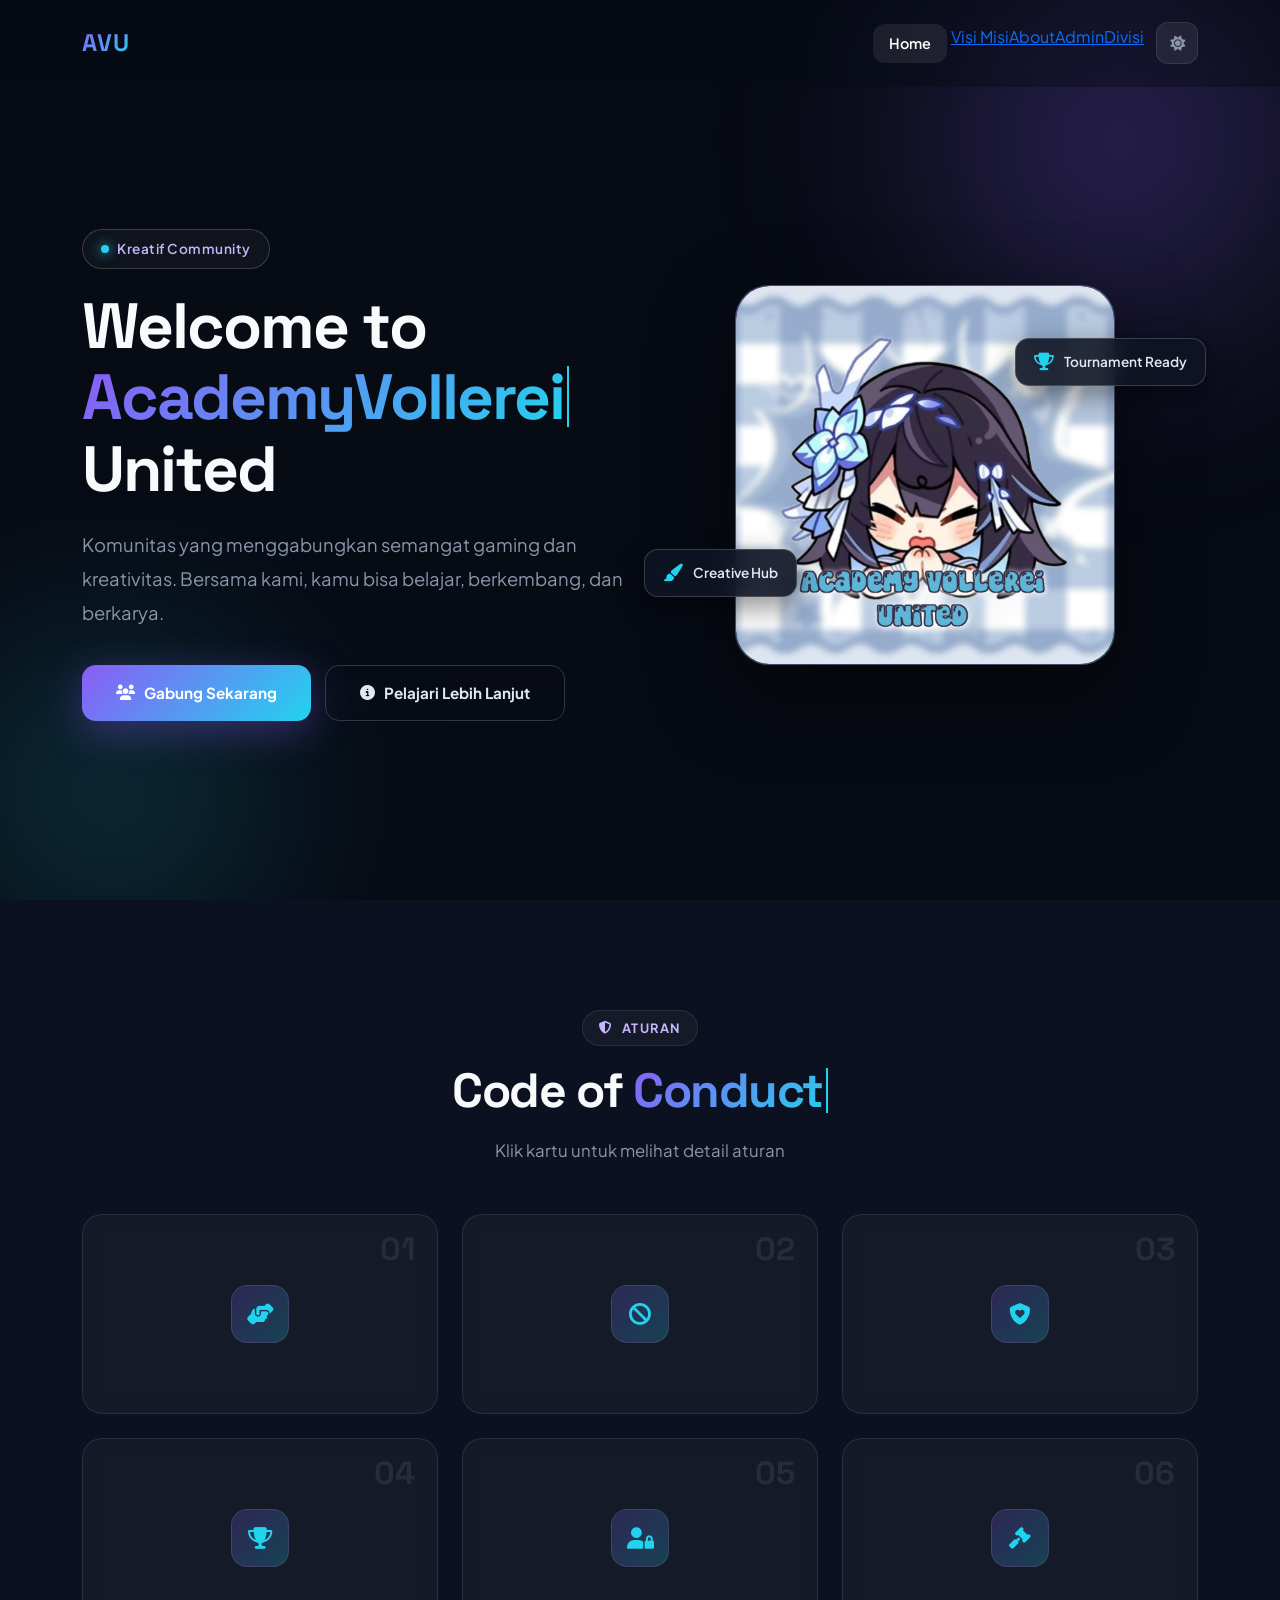
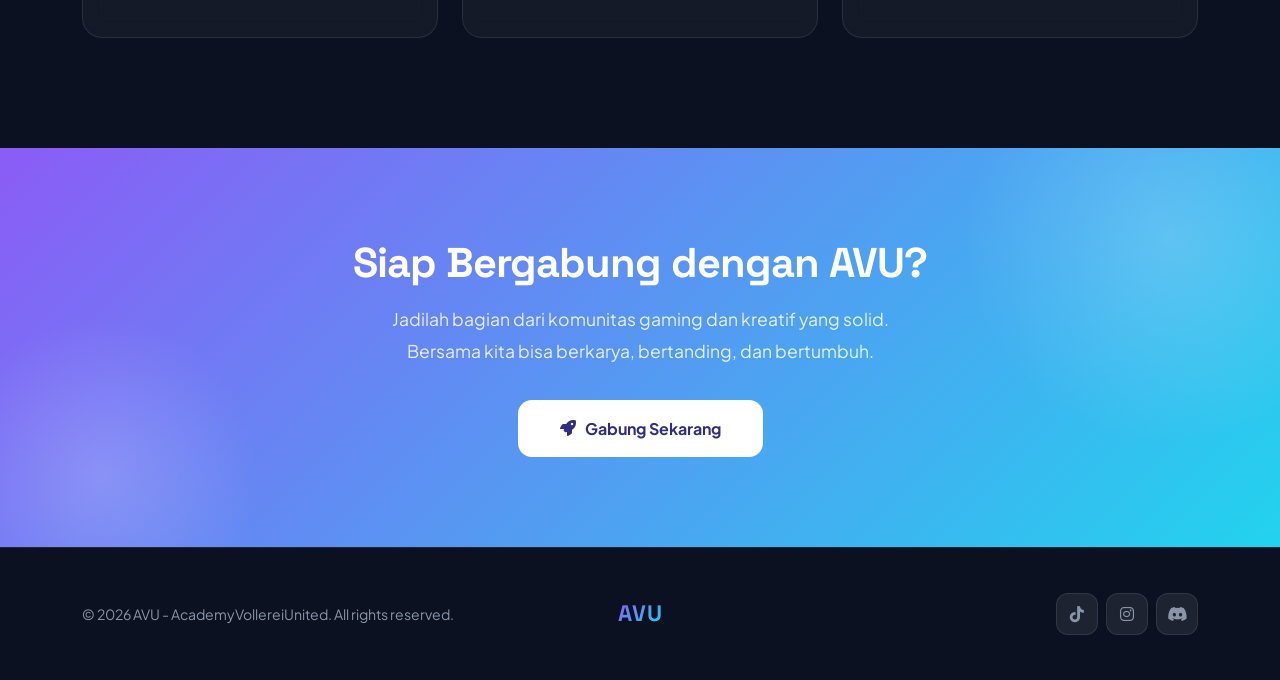
==== index.html @ 4f7d5abe "ubah dikit" ====
<!DOCTYPE html>
<html lang="id">
<head>
    <meta charset="UTF-8">
    <meta name="viewport" content="width=device-width, initial-scale=1.0">
    <title>AVU - AcademyVollereiUnited | Home</title>
    <link rel="icon" href="data:image/svg+xml,<svg xmlns='http://www.w3.org/2000/svg' viewBox='0 0 100 100'><text y='.9em' font-size='90'>🎮</text></svg>">
    <link href="https://fonts.googleapis.com/css2?family=Space+Grotesk:wght@500;600;700&family=Plus+Jakarta+Sans:wght@400;500;600;700;800&display=swap" rel="stylesheet">
    <link href="https://cdn.jsdelivr.net/npm/bootstrap@5.3.3/dist/css/bootstrap.min.css" rel="stylesheet">
    <link href="https://cdnjs.cloudflare.com/ajax/libs/font-awesome/6.5.0/css/all.min.css" rel="stylesheet">
    <link href="https://unpkg.com/aos@2.3.4/dist/aos.css" rel="stylesheet">
    <link rel="stylesheet" href="file css/style.css">
</head>
<body>

    <!-- Navbar -->
    <nav class="navbar navbar-expand-lg fixed-top" id="mainNav">
        <div class="container">
            <a class="navbar-brand" href="index.html">AVU</a>
            <button class="navbar-toggler" type="button" data-bs-toggle="collapse" data-bs-target="#navbarNav" aria-label="Toggle navigation">
                <i class="fas fa-bars"></i>
            </button>
            <div class="collapse navbar-collapse" id="navbarNav">
                <ul class="navbar-nav ms-auto">
                    <li class="nav-item"><a class="nav-link active" href="index.html">Home</a></li>
                    <li class="nav-item"><a href="htmll/visimisi.html">Visi Misi</a>
                    <li class="nav-item"><a href="htmll/about.html">About</a>
                    <li class="nav-item"><a href="htmll/admin.html">Admin</a>
                    <li class="nav-item"><a href="htmll/divisi.html">Divisi</a>
                </ul>
            </div>
            <button class="theme-toggle" id="themeToggle" aria-label="Ubah mode terang/gelap">
                <i class="fas fa-sun"></i>
            </button>
        </div>
    </nav>

    <!-- Hero -->
    <section class="hero" id="home">
        <div class="container">
            <div class="row align-items-center">
                <div class="col-lg-6" data-aos="fade-right" data-aos-duration="1000">
                    <div class="hero-badge">
                        <span class="dot"></span>
                        Kreatif Community
                    </div>
                    <h1 class="hero-title">
                        Welcome to<br><span class="highlight">AcademyVollerei</span><br>United
                    </h1>
                    <p class="hero-subtitle">
                        Komunitas yang menggabungkan semangat gaming dan kreativitas.
                        Bersama kami, kamu bisa belajar, berkembang, dan berkarya.
                    </p>
                    <div class="hero-buttons">
                        <a href="divisi.html" class="btn-primary-grad">
                            <i class="fas fa-users"></i> Gabung Sekarang
                        </a>
                        <a href="about.html" class="btn-outline-grad">
                            <i class="fas fa-info-circle"></i> Pelajari Lebih Lanjut
                        </a>
                    </div>
                </div>
                <div class="col-lg-6 mt-5 mt-lg-0">
                    <div class="hero-visual" data-aos="fade-left" data-aos-duration="1000" data-aos-delay="200">
                        <div class="hero-avatar">
                            <img src="foto%20kita%20blurr/seele.jpeg" alt="AVU">
                        </div>
                        <div class="floating-tag tag-1">
                            <i class="fas fa-trophy"></i>
                            Tournament Ready
                        </div>
                        <div class="floating-tag tag-2">
                            <i class="fas fa-paint-brush"></i>
                            Creative Hub
                        </div>
                    </div>
                </div>
            </div>
        </div>
    </section>

    <!-- Aturan -->
    <section class="rules-section" id="aturan">
        <div class="container">
            <div class="text-center mb-5" data-aos="fade-up" data-aos-duration="800">
                <span class="section-label"><i class="fas fa-shield-halved"></i> Aturan</span>
                <h2 class="section-title">Code of <span class="highlight">Conduct</span></h2>
                <p class="section-desc mx-auto">Klik kartu untuk melihat detail aturan</p>
            </div>
            <div class="row g-4">
                <div class="col-lg-4 col-md-6" data-aos="fade-up" data-aos-duration="600">
                    <div class="rule-card" role="button" tabindex="0">
                        <span class="rule-number">01</span>
                        <div class="rule-icon"><i class="fas fa-handshake-angle"></i></div>
                        <h5>Saling Menghormati</h5>
                        <p>Hindari toxic, bullying, dan ujaran kebencian. Perlakukan semua anggota dengan baik.</p>
                    </div>
                </div>
                <div class="col-lg-4 col-md-6" data-aos="fade-up" data-aos-duration="600" data-aos-delay="100">
                    <div class="rule-card" role="button" tabindex="0">
                        <span class="rule-number">02</span>
                        <div class="rule-icon"><i class="fas fa-ban"></i></div>
                        <h5>Tanpa Spam &amp; Promosi Liar</h5>
                        <p>Jangan kirim spam atau promosi tanpa izin pengurus. Jaga channel tetap rapi.</p>
                    </div>
                </div>
                <div class="col-lg-4 col-md-6" data-aos="fade-up" data-aos-duration="600" data-aos-delay="200">
                    <div class="rule-card" role="button" tabindex="0">
                        <span class="rule-number">03</span>
                        <div class="rule-icon"><i class="fas fa-shield-heart"></i></div>
                        <h5>Konten Aman</h5>
                        <p>Dilarang konten NSFW, SARA, kekerasan, atau hal yang melanggar hukum.</p>
                    </div>
                </div>
                <div class="col-lg-4 col-md-6" data-aos="fade-up" data-aos-duration="600" data-aos-delay="100">
                    <div class="rule-card" role="button" tabindex="0">
                        <span class="rule-number">04</span>
                        <div class="rule-icon"><i class="fas fa-trophy"></i></div>
                        <h5>Sportif &amp; Fair Play</h5>
                        <p>No cheat, no exploit. Menang kalah tetap junjung sportivitas dan kerja sama tim.</p>
                    </div>
                </div>
                <div class="col-lg-4 col-md-6" data-aos="fade-up" data-aos-duration="600" data-aos-delay="200">
                    <div class="rule-card" role="button" tabindex="0">
                        <span class="rule-number">05</span>
                        <div class="rule-icon"><i class="fas fa-user-lock"></i></div>
                        <h5>Jaga Privasi</h5>
                        <p>Dilarang menyebar data pribadi anggota lain tanpa izin (no doxxing).</p>
                    </div>
                </div>
                <div class="col-lg-4 col-md-6" data-aos="fade-up" data-aos-duration="600" data-aos-delay="300">
                    <div class="rule-card" role="button" tabindex="0">
                        <span class="rule-number">06</span>
                        <div class="rule-icon"><i class="fas fa-gavel"></i></div>
                        <h5>Ikuti Arahan Pengurus</h5>
                        <p>Patuhi keputusan admin dan moderator demi kenyamanan bersama.</p>
                    </div>
                </div>
            </div>
        </div>
    </section>

    <!-- CTA -->
    <section class="cta-section">
        <div class="container">
            <div class="cta-content" data-aos="zoom-in" data-aos-duration="800">
                <h2>Siap Bergabung dengan AVU?</h2>
                <p>
                    Jadilah bagian dari komunitas gaming dan kreatif yang solid.
                    Bersama kita bisa berkarya, bertanding, dan bertumbuh.
                </p>
                <a href="divisi.html" class="btn-cta">
                    <i class="fas fa-rocket"></i> Gabung Sekarang
                </a>
            </div>
        </div>
    </section>

    <!-- Footer -->
    <footer class="footer">
        <div class="container">
            <div class="row align-items-center">
                <div class="col-md-5 text-center text-md-start">
                    <p>&copy; 2026 AVU - AcademyVollereiUnited. All rights reserved.</p>
                </div>
                <div class="col-md-2 text-center my-3 my-md-0">
                    <a href="index.html" class="footer-brand">AVU</a>
                </div>
                <div class="col-md-5 text-center text-md-end">
                    <div class="footer-social d-inline-flex gap-2">
                        <a href="#"><i class="fab fa-tiktok"></i></a>
                        <a href="#"><i class="fab fa-instagram"></i></a>
                        <a href="#"><i class="fab fa-discord"></i></a>
                    </div>
                </div>
            </div>
        </div>
    </footer>

    <!-- Back to top -->
    <button class="back-to-top" id="backToTop"><i class="fas fa-arrow-up"></i></button>

    <!-- Scripts -->
    <script src="https://cdn.jsdelivr.net/npm/bootstrap@5.3.3/dist/js/bootstrap.bundle.min.js"></script>
    <script src="https://unpkg.com/aos@2.3.4/dist/aos.js"></script>
    <script src="file js/script.js"></script>
</body>
</html>
---- file css/style.css ----
:root {
    --bg: #070b14;
    --bg-soft: #0b1120;
    --surface: rgba(255, 255, 255, 0.04);
    --surface-strong: rgba(255, 255, 255, 0.08);
    --border: rgba(255, 255, 255, 0.09);
    --border-strong: rgba(255, 255, 255, 0.18);
    --text: #e2e8f0;
    --heading: #f8fafc;
    --muted: #8b95a9;
    --primary: #8b5cf6;
    --secondary: #22d3ee;
    --grad: linear-gradient(135deg, #8b5cf6 0%, #22d3ee 100%);
    --grad-soft: linear-gradient(135deg, rgba(139, 92, 246, 0.22), rgba(34, 211, 238, 0.22));
    --radius: 20px;
    --shadow: 0 20px 50px rgba(0, 0, 0, 0.45);
    --glow: 0 10px 40px rgba(139, 92, 246, 0.35);
}

* { margin: 0; padding: 0; box-sizing: border-box; }

html { scroll-behavior: smooth; }

body {
    font-family: 'Plus Jakarta Sans', sans-serif;
    background: var(--bg);
    color: var(--text);
    overflow-x: hidden;
    line-height: 1.6;
    -webkit-font-smoothing: antialiased;
}

h1, h2, h3, h4, h5, h6 {
    font-family: 'Space Grotesk', sans-serif;
    color: var(--heading);
}

/* ===== Navbar ===== */
.navbar {
    padding: 1.2rem 0;
    transition: all 0.3s ease;
    background: rgba(7, 11, 20, 0.4);
    backdrop-filter: blur(8px);
    -webkit-backdrop-filter: blur(8px);
}
.navbar.scrolled {
    background: rgba(7, 11, 20, 0.88);
    backdrop-filter: blur(20px);
    -webkit-backdrop-filter: blur(20px);
    border-bottom: 1px solid var(--border);
    padding: 0.7rem 0;
    box-shadow: 0 1px 20px rgba(0, 0, 0, 0.35);
}
.navbar-brand {
    font-family: 'Space Grotesk', sans-serif;
    font-weight: 700;
    font-size: 1.5rem;
    letter-spacing: 1px;
    background: var(--grad);
    -webkit-background-clip: text;
    background-clip: text;
    -webkit-text-fill-color: transparent;
}
.nav-link {
    color: var(--muted) !important;
    font-weight: 600;
    font-size: 0.9rem;
    margin: 0 4px;
    padding: 8px 16px !important;
    border-radius: 12px;
    transition: all 0.3s ease;
}
.nav-link:hover, .nav-link.active {
    color: #ffffff !important;
    background: var(--surface-strong);
}
.navbar-toggler {
    border: 1px solid var(--border);
    padding: 6px 10px;
}
.navbar-toggler:focus { box-shadow: none; }
.navbar-toggler i { color: #ffffff; }

/* ===== Hero ===== */
.hero {
    min-height: 100vh;
    display: flex;
    align-items: center;
    padding: 130px 0 80px;
    position: relative;
    overflow: hidden;
}
.hero::before, .hero::after {
    content: '';
    position: absolute;
    border-radius: 50%;
    filter: blur(90px);
    z-index: 0;
}
.hero::before {
    width: 560px; height: 560px;
    background: radial-gradient(circle, rgba(139, 92, 246, 0.35), transparent 70%);
    top: -140px; right: -120px;
}
.hero::after {
    width: 460px; height: 460px;
    background: radial-gradient(circle, rgba(34, 211, 238, 0.25), transparent 70%);
    bottom: -120px; left: -120px;
}
.hero .container { position: relative; z-index: 2; }
.hero-badge {
    display: inline-flex;
    align-items: center;
    gap: 8px;
    padding: 8px 18px;
    background: var(--surface);
    border: 1px solid var(--border-strong);
    border-radius: 50px;
    font-size: 0.85rem;
    font-weight: 600;
    color: #c4b5fd;
    letter-spacing: 0.5px;
    margin-bottom: 22px;
    backdrop-filter: blur(10px);
}
.hero-badge .dot {
    width: 8px; height: 8px;
    border-radius: 50%;
    background: var(--secondary);
    box-shadow: 0 0 12px var(--secondary);
    animation: pulse-dot 2s ease-in-out infinite;
}
@keyframes pulse-dot {
    0%, 100% { opacity: 1; transform: scale(1); }
    50% { opacity: 0.5; transform: scale(1.35); }
}
.hero-title {
    font-size: 4rem;
    font-weight: 700;
    line-height: 1.12;
    letter-spacing: -2px;
    margin-bottom: 22px;
}
.hero-title .highlight {
    background: var(--grad);
    -webkit-background-clip: text;
    background-clip: text;
    -webkit-text-fill-color: transparent;
}
.hero-subtitle {
    font-size: 1.15rem;
    color: var(--muted);
    line-height: 1.85;
    max-width: 560px;
    margin-bottom: 35px;
}
.hero-buttons { display: flex; gap: 14px; flex-wrap: wrap; }

.btn-primary-grad {
    padding: 15px 34px;
    border-radius: 14px;
    background: var(--grad);
    color: #ffffff;
    font-weight: 700;
    font-size: 0.95rem;
    border: none;
    cursor: pointer;
    text-decoration: none;
    display: inline-flex;
    align-items: center;
    gap: 9px;
    box-shadow: var(--glow);
    transition: all 0.3s ease;
}
.btn-primary-grad:hover {
    transform: translateY(-3px);
    box-shadow: 0 15px 45px rgba(139, 92, 246, 0.5);
    color: #ffffff;
}
.btn-outline-grad {
    padding: 15px 34px;
    border-radius: 14px;
    background: transparent;
    color: #e2e8f0;
    font-weight: 700;
    font-size: 0.95rem;
    border: 1px solid var(--border-strong);
    text-decoration: none;
    cursor: pointer;
    display: inline-flex;
    align-items: center;
    gap: 9px;
    backdrop-filter: blur(8px);
    transition: all 0.3s ease;
}
.btn-outline-grad:hover {
    border-color: var(--secondary);
    color: var(--secondary);
    transform: translateY(-3px);
    box-shadow: 0 0 30px rgba(34, 211, 238, 0.15);
}

.hero-visual { text-align: center; position: relative; }
.hero-avatar {
    width: 380px; height: 380px;
    margin: 0 auto;
    border-radius: 34px;
    background: var(--grad-soft);
    border: 1px solid var(--border-strong);
    display: flex;
    align-items: center;
    justify-content: center;
    font-size: 7rem;
    color: rgba(255, 255, 255, 0.35);
    position: relative;
    overflow: hidden;
    backdrop-filter: blur(10px);
    box-shadow: 0 30px 80px rgba(0, 0, 0, 0.5), inset 0 1px 0 rgba(255, 255, 255, 0.1);
    transition: transform 0.4s ease;
}
.hero-avatar:hover { transform: scale(1.03); }
.hero-avatar::before {
    content: '';
    position: absolute;
    top: -50%; left: -50%;
    width: 200%; height: 200%;
    background: linear-gradient(45deg, transparent, rgba(255, 255, 255, 0.06), transparent);
    animation: shimmer 3.5s ease-in-out infinite;
}
@keyframes shimmer {
    0% { transform: translateX(-100%) translateY(-100%) rotate(45deg); }
    100% { transform: translateX(100%) translateY(100%) rotate(45deg); }
}
.hero-avatar i {
    position: relative;
    z-index: 1;
    filter: drop-shadow(0 0 30px rgba(139, 92, 246, 0.6));
}
.hero-avatar img {
    width: 100%;
    height: 100%;
    object-fit: cover;
    border-radius: inherit;
    position: relative;
    z-index: 1;
}
.floating-tag {
    position: absolute;
    background: rgba(15, 20, 36, 0.9);
    border: 1px solid var(--border-strong);
    border-radius: 14px;
    padding: 12px 18px;
    display: flex;
    align-items: center;
    gap: 10px;
    box-shadow: 0 10px 30px rgba(0, 0, 0, 0.45);
    font-size: 0.85rem;
    font-weight: 600;
    color: #e2e8f0;
    backdrop-filter: blur(12px);
    animation: float-tag 5s ease-in-out infinite;
}
.floating-tag.tag-1 { top: 14%; right: -8px; }
.floating-tag.tag-2 { bottom: 18%; left: -8px; animation-delay: 2.5s; }
.floating-tag i { color: var(--secondary); font-size: 1.1rem; }
@keyframes float-tag {
    0%, 100% { transform: translateY(0); }
    50% { transform: translateY(-10px); }
}

/* ===== Page Hero (inner pages) ===== */
.page-hero {
    padding: 195px 0 90px;
    text-align: center;
    position: relative;
    overflow: hidden;
}
.page-hero::before {
    content: '';
    position: absolute;
    width: 640px; height: 640px;
    border-radius: 50%;
    background: radial-gradient(circle, rgba(139, 92, 246, 0.28), transparent 70%);
    top: -200px; left: 50%;
    transform: translateX(-50%);
    filter: blur(80px);
}
.page-hero .container { position: relative; z-index: 1; }
.page-hero h1 {
    font-size: 3.6rem;
    font-weight: 700;
    letter-spacing: -2px;
    margin-bottom: 18px;
}
.page-hero .highlight {
    background: var(--grad);
    -webkit-background-clip: text;
    background-clip: text;
    -webkit-text-fill-color: transparent;
}
.page-hero p {
    color: var(--muted);
    max-width: 600px;
    margin: 0 auto;
    font-size: 1.1rem;
    line-height: 1.8;
}

/* ===== Section commons ===== */
section { padding: 110px 0; position: relative; }
.section-label {
    display: inline-flex;
    align-items: center;
    gap: 8px;
    padding: 7px 16px;
    background: var(--surface);
    border: 1px solid var(--border);
    border-radius: 50px;
    font-size: 0.8rem;
    font-weight: 700;
    color: #c4b5fd;
    text-transform: uppercase;
    letter-spacing: 1.5px;
    margin-bottom: 16px;
}
.section-title {
    font-size: 3rem;
    font-weight: 700;
    letter-spacing: -1.5px;
    margin-bottom: 16px;
}
.section-title .highlight {
    background: var(--grad);
    -webkit-background-clip: text;
    background-clip: text;
    -webkit-text-fill-color: transparent;
}
.section-desc {
    color: var(--muted);
    font-size: 1.05rem;
    line-height: 1.8;
    max-width: 560px;
}

/* ===== Visi Misi ===== */
.vm-card, .about-card, .admin-card {
    background: var(--surface);
    border: 1px solid var(--border);
    border-radius: var(--radius);
    padding: 35px 30px;
    transition: all 0.4s ease;
    height: 100%;
    position: relative;
    overflow: hidden;
    backdrop-filter: blur(10px);
}
.vm-card::before {
    content: '';
    position: absolute;
    left: 0; top: 0; bottom: 0;
    width: 4px;
    background: var(--grad);
    border-radius: 2px;
}
.vm-card:hover, .about-card:hover, .admin-card:hover {
    transform: translateY(-6px);
    border-color: var(--border-strong);
    box-shadow: var(--shadow);
}
.vm-icon, .about-icon {
    width: 58px; height: 58px;
    border-radius: 16px;
    background: var(--grad-soft);
    border: 1px solid var(--border);
    display: flex;
    align-items: center;
    justify-content: center;
    font-size: 1.35rem;
    color: var(--secondary);
    margin-bottom: 20px;
}
.vm-card h4,
.about-card h5,
.admin-card h5 { font-weight: 600; color: var(--heading); margin-bottom: 12px; }
.vm-card p { color: var(--muted); font-size: 0.95rem; line-height: 1.8; margin-bottom: 0; }
.about-card p { color: var(--muted); font-size: 0.88rem; line-height: 1.7; margin-bottom: 0; }
.about-text-block { color: var(--muted); line-height: 1.9; font-size: 0.98rem; }
.about-text-block strong { color: var(--heading); }

/* ===== Admin ===== */
.admin-card { text-align: center; }
.admin-avatar {
    width: 96px; height: 96px;
    border-radius: 50%;
    background: var(--grad-soft);
    border: 2px solid var(--border-strong);
    display: flex;
    align-items: center;
    justify-content: center;
    font-size: 2.3rem;
    color: rgba(255, 255, 255, 0.4);
    margin: 0 auto 18px;
    transition: transform 0.3s ease;
}
.admin-avatar img {
    width: 100%;
    height: 100%;
    border-radius: 50%;
    object-fit: cover;
}
.admin-card:hover .admin-avatar { transform: scale(1.08); }
.admin-card h5 { font-size: 1.05rem; }
.admin-role {
    display: inline-block;
    padding: 5px 15px;
    background: var(--grad-soft);
    color: var(--secondary);
    border-radius: 8px;
    font-size: 0.78rem;
    font-weight: 700;
    letter-spacing: 0.5px;
    margin-bottom: 12px;
}
.admin-socials { display: flex; justify-content: center; gap: 10px; }
.admin-socials a {
    width: 38px; height: 38px;
    border-radius: 12px;
    background: var(--surface-strong);
    border: 1px solid var(--border);
    display: flex;
    align-items: center;
    justify-content: center;
    color: var(--muted);
    font-size: 0.85rem;
    transition: all 0.3s ease;
    text-decoration: none;
}
.admin-socials a:hover {
    background: var(--grad);
    color: #ffffff;
    border-color: transparent;
    box-shadow: var(--glow);
}

/* ===== Divisi (horizontal scroll) ===== */
.group-section { background: var(--bg-soft); }
.divisi-scroll {
    display: flex;
    gap: 22px;
    overflow-x: auto;
    scroll-snap-type: x mandatory;
    -webkit-overflow-scrolling: touch;
    padding: 10px 0 22px;
    scrollbar-width: thin;
    scrollbar-color: rgba(139, 92, 246, 0.4) transparent;
}
.divisi-scroll::-webkit-scrollbar { height: 6px; }
.divisi-scroll::-webkit-scrollbar-track { background: transparent; }
.divisi-scroll::-webkit-scrollbar-thumb {
    background: linear-gradient(90deg, #8b5cf6, #22d3ee);
    border-radius: 3px;
}
.divisi-card {
    min-width: 300px;
    background: var(--surface);
    border: 1px solid var(--border);
    border-radius: 20px;
    padding: 32px 26px;
    scroll-snap-align: start;
    transition: all 0.4s ease;
    flex-shrink: 0;
}
.divisi-card:hover {
    transform: translateY(-6px);
    border-color: var(--border-strong);
    box-shadow: var(--shadow);
}
.divisi-icon {
    width: 62px; height: 62px;
    border-radius: 16px;
    display: flex;
    align-items: center;
    justify-content: center;
    font-size: 1.6rem;
    margin-bottom: 18px;
    transition: transform 0.3s ease;
}
.divisi-card:hover .divisi-icon { transform: scale(1.12) rotate(6deg); }
.divisi-card h5 { font-weight: 600; color: var(--heading); margin-bottom: 8px; }
.divisi-card p { color: var(--muted); font-size: 0.85rem; line-height: 1.7; margin-bottom: 0; }
.scroll-hint {
    text-align: center;
    color: var(--muted);
    font-size: 0.85rem;
    margin-top: 14px;
}
.scroll-hint i {
    animation: scroll-bounce 1.5s ease-in-out infinite;
    color: var(--secondary);
}
@keyframes scroll-bounce {
    0%, 100% { transform: translateX(0); }
    50% { transform: translateX(8px); }
}

/* ===== Divisi (multipage detail) ===== */
.divisi-detail-card {
    background: var(--surface);
    border: 1px solid var(--border);
    border-radius: 20px;
    padding: 32px 28px;
    height: 100%;
    transition: all 0.4s ease;
    backdrop-filter: blur(10px);
}
.divisi-detail-card:hover {
    transform: translateY(-6px);
    border-color: var(--border-strong);
    box-shadow: var(--shadow);
}
.divisi-detail-card:hover .divisi-icon { transform: scale(1.12) rotate(6deg); }
.divisi-detail-card h4 { font-weight: 600; color: var(--heading); margin-bottom: 10px; }
.divisi-detail-card > p { color: var(--muted); font-size: 0.9rem; line-height: 1.7; margin-bottom: 16px; }
.divisi-list {
    list-style: none;
    padding: 0;
    margin: 0;
    display: flex;
    flex-direction: column;
    gap: 9px;
}
.divisi-list li {
    display: flex;
    align-items: center;
    gap: 10px;
    color: var(--muted);
    font-size: 0.85rem;
    line-height: 1.5;
}
.divisi-list li i { color: var(--secondary); font-size: 0.45rem; }

/* ===== Aturan ===== */
.rules-section { background: var(--bg-soft); }
.rule-card {
    position: relative;
    display: flex;
    flex-direction: column;
    align-items: center;
    justify-content: center;
    width: 100%;
    height: 100%;
    min-height: 200px;
    background: var(--surface);
    border: 1px solid var(--border);
    border-radius: 20px;
    padding: 38px 26px;
    text-align: center;
    cursor: pointer;
    transition: all 0.4s ease;
    backdrop-filter: blur(10px);
    overflow: hidden;
}
.rule-card:hover,
.rule-card:focus-visible {
    transform: translateY(-6px);
    border-color: var(--border-strong);
    box-shadow: var(--shadow);
    outline: none;
}
.rule-number {
    position: absolute;
    top: 18px; right: 22px;
    font-family: 'Space Grotesk', sans-serif;
    font-size: 2rem;
    font-weight: 700;
    color: var(--heading);
    opacity: 0.08;
    line-height: 1;
}
.rule-icon {
    width: 58px; height: 58px;
    border-radius: 16px;
    background: var(--grad-soft);
    border: 1px solid var(--border);
    display: flex;
    align-items: center;
    justify-content: center;
    font-size: 1.35rem;
    color: var(--secondary);
    margin-bottom: 0;
    transition: transform 0.3s ease;
}
.rule-card:hover .rule-icon,
.rule-card.active .rule-icon { transform: scale(1.1) rotate(6deg); }
.rule-card h5,
.rule-card p {
    max-height: 0;
    opacity: 0;
    overflow: hidden;
    transform: translateY(8px);
    margin: 0;
    transition: max-height 0.4s ease, opacity 0.35s ease, transform 0.35s ease, margin 0.35s ease;
}
.rule-card h5 { font-weight: 600; color: var(--heading); }
.rule-card p { color: var(--muted); font-size: 0.88rem; line-height: 1.7; }
.rule-card.active h5 {
    max-height: 80px;
    opacity: 1;
    transform: translateY(0);
    margin-top: 18px;
}
.rule-card.active p {
    max-height: 200px;
    opacity: 1;
    transform: translateY(0);
    margin-top: 10px;
}

/* ===== CTA ===== */
.cta-section {
    background: var(--grad);
    padding: 90px 0;
    position: relative;
    overflow: hidden;
}
.cta-section::before, .cta-section::after {
    content: '';
    position: absolute;
    border-radius: 50%;
    background: radial-gradient(circle, rgba(255, 255, 255, 0.18), transparent 70%);
}
.cta-section::before { width: 420px; height: 420px; top: -120px; right: -100px; }
.cta-section::after { width: 320px; height: 320px; bottom: -90px; left: -60px; }
.cta-content { position: relative; z-index: 2; text-align: center; }
.cta-content h2 {
    font-size: 2.6rem;
    font-weight: 700;
    color: #ffffff;
    letter-spacing: -1px;
    margin-bottom: 16px;
}
.cta-content p {
    color: rgba(255, 255, 255, 0.85);
    font-size: 1.1rem;
    max-width: 560px;
    margin: 0 auto 32px;
    line-height: 1.8;
}
.btn-cta {
    padding: 16px 42px;
    border-radius: 14px;
    background: #ffffff;
    color: #312e81;
    border: none;
    font-weight: 700;
    font-size: 1rem;
    cursor: pointer;
    text-decoration: none;
    display: inline-flex;
    align-items: center;
    gap: 9px;
    transition: all 0.3s ease;
}
.btn-cta:hover {
    transform: translateY(-3px);
    box-shadow: 0 15px 40px rgba(0, 0, 0, 0.25);
    color: #4338ca;
}

/* ===== Footer ===== */
.footer {
    background: var(--bg-soft);
    border-top: 1px solid var(--border);
    padding: 45px 0;
}
.footer p { color: var(--muted); font-size: 0.88rem; margin-bottom: 0; }
.footer-brand {
    font-family: 'Space Grotesk', sans-serif;
    font-weight: 700;
    font-size: 1.4rem;
    letter-spacing: 1px;
    background: var(--grad);
    -webkit-background-clip: text;
    background-clip: text;
    -webkit-text-fill-color: transparent;
    text-decoration: none;
}
.footer-social a {
    width: 42px; height: 42px;
    border-radius: 12px;
    background: var(--surface-strong);
    border: 1px solid var(--border);
    display: inline-flex;
    align-items: center;
    justify-content: center;
    color: var(--muted);
    font-size: 1rem;
    transition: all 0.3s ease;
    text-decoration: none;
}
.footer-social a:hover {
    background: var(--grad);
    color: #ffffff;
    border-color: transparent;
    transform: translateY(-3px);
    box-shadow: var(--glow);
}

/* ===== Back to top ===== */
.back-to-top {
    position: fixed;
    bottom: 25px; right: 25px;
    width: 48px; height: 48px;
    border-radius: 14px;
    background: var(--grad);
    color: #ffffff;
    border: none;
    display: flex;
    align-items: center;
    justify-content: center;
    font-size: 1rem;
    cursor: pointer;
    opacity: 0;
    visibility: hidden;
    transition: all 0.3s ease;
    z-index: 999;
    box-shadow: var(--glow);
}
.back-to-top.visible { opacity: 1; visibility: visible; }
.back-to-top:hover { transform: translateY(-3px); }

/* ===== Responsive ===== */
@media (max-width: 768px) {
    .hero-title { font-size: 2.6rem; letter-spacing: -1px; }
    .hero-avatar { width: 260px; height: 260px; font-size: 5rem; }
    .section-title { font-size: 2.2rem; }
    .page-hero h1 { font-size: 2.4rem; }
    .floating-tag { display: none; }
    .cta-content h2 { font-size: 1.9rem; }
    .divisi-card { min-width: 260px; }
}

/* ===== Theme Toggle Button ===== */
.theme-toggle {
    background: var(--surface-strong);
    border: 1px solid var(--border);
    width: 42px; height: 42px;
    border-radius: 12px;
    display: flex;
    align-items: center;
    justify-content: center;
    color: var(--muted);
    font-size: 0.95rem;
    cursor: pointer;
    transition: all 0.3s ease;
    margin-left: 12px;
    flex-shrink: 0;
}
.theme-toggle:hover {
    background: var(--grad);
    color: #ffffff;
    border-color: transparent;
    box-shadow: var(--glow);
}

/* ===== Light Theme ===== */
[data-theme="light"] {
    --bg: #f4f6f9;
    --bg-soft: #eaeef4;
    --surface: rgba(255, 255, 255, 0.88);
    --surface-strong: #ffffff;
    --border: rgba(0, 0, 0, 0.08);
    --border-strong: rgba(0, 0, 0, 0.14);
    --text: #334155;
    --heading: #0f172a;
    --muted: #64748b;
    --primary: #6366f1;
    --secondary: #0891b2;
    --grad: linear-gradient(135deg, #6366f1 0%, #0891b2 100%);
    --grad-soft: linear-gradient(135deg, rgba(99, 102, 241, 0.1), rgba(8, 145, 178, 0.1));
    --shadow: 0 20px 50px rgba(0, 0, 0, 0.08);
    --glow: 0 10px 40px rgba(99, 102, 241, 0.12);
}

[data-theme="light"] .navbar {
    background: rgba(255, 255, 255, 0.55);
}
[data-theme="light"] .navbar.scrolled {
    background: rgba(255, 255, 255, 0.92);
    box-shadow: 0 1px 20px rgba(0, 0, 0, 0.06);
}
[data-theme="light"] .nav-link:hover,
[data-theme="light"] .nav-link.active {
    color: #6366f1 !important;
    background: rgba(99, 102, 241, 0.08);
}
[data-theme="light"] .navbar-toggler i { color: #334155; }
[data-theme="light"] .theme-toggle {
    background: #e6ecf3;
    border: 1px solid #c9d4df;
    color: #334155;
}
[data-theme="light"] .theme-toggle:hover {
    background: var(--grad);
    color: #ffffff;
    border-color: transparent;
}
[data-theme="light"] .floating-tag {
    background: rgba(255, 255, 255, 0.92);
    box-shadow: 0 10px 30px rgba(0, 0, 0, 0.08);
    color: #334155;
}
[data-theme="light"] .floating-tag i { color: #0891b2; }
[data-theme="light"] .hero-badge { color: #6366f1; }
[data-theme="light"] .section-label { color: #6366f1; }
[data-theme="light"] .hero-avatar {
    box-shadow: 0 30px 80px rgba(0, 0, 0, 0.1), inset 0 1px 0 rgba(255, 255, 255, 0.4);
    border: 1px solid rgba(0, 0, 0, 0.08);
    color: rgba(99, 102, 241, 0.3);
}
[data-theme="light"] .hero-avatar i {
    filter: drop-shadow(0 0 20px rgba(99, 102, 241, 0.3));
}
[data-theme="light"] .admin-avatar {
    border: 2px solid rgba(0, 0, 0, 0.1);
    color: rgba(99, 102, 241, 0.3);
}
[data-theme="light"] .btn-cta:hover {
    box-shadow: 0 15px 40px rgba(0, 0, 0, 0.1);
}
[data-theme="light"] .divisi-scroll::-webkit-scrollbar-thumb {
    background: linear-gradient(90deg, #6366f1, #0891b2);
}

/* ===== Navbar Responsive (portrait / mobile) ===== */
.navbar-collapse { order: 3; }
.theme-toggle { order: 2; }
@media (max-width: 991.98px) {
    .navbar .container { justify-content: flex-start; }
    .navbar-brand { margin-right: auto; }
    .theme-toggle { margin-left: 8px; }
}
@media (min-width: 992px) {
    .navbar-collapse { order: 1; }
}

/* ===== Global Effects ===== */
.scroll-progress {
    position: fixed;
    top: 0; left: 0;
    height: 3px;
    width: 0;
    background: var(--grad);
    box-shadow: 0 0 12px rgba(139, 92, 246, 0.6);
    z-index: 3000;
    pointer-events: none;
}
.cursor-spotlight {
    position: fixed;
    inset: 0;
    z-index: 2500;
    pointer-events: none;
    opacity: 0;
    transition: opacity 0.4s ease;
    background: radial-gradient(650px circle at var(--mx, 50%) var(--my, 50%),
                rgba(139, 92, 246, 0.12), transparent 55%);
}
.cursor-spotlight.active { opacity: 1; }
[data-theme="light"] .cursor-spotlight {
    background: radial-gradient(650px circle at var(--mx, 50%) var(--my, 50%),
                rgba(99, 102, 241, 0.1), transparent 55%);
}
@media (prefers-reduced-motion: reduce) {
    .cursor-spotlight { display: none; }
}

/* ===== Text Animations ===== */
.highlight { display: inline-block; }

.reveal-word { display: inline-block; white-space: nowrap; }
.reveal-char {
    display: inline-block;
    opacity: 0;
    transform: translateY(0.35em);
    transition: opacity 0.5s ease, transform 0.5s cubic-bezier(0.22, 0.61, 0.36, 1);
}
.split-ready.revealed .reveal-char {
    opacity: 1;
    transform: translateY(0);
}

/* Typewriter caret */
.highlight.typing::after {
    content: '';
    display: inline-block;
    width: 2px;
    height: 0.95em;
    margin-left: 3px;
    background: var(--secondary);
    vertical-align: -0.12em;
    animation: type-caret 0.8s step-end infinite;
}
@keyframes type-caret { 50% { opacity: 0; } }

@media (prefers-reduced-motion: reduce) {
    .reveal-char {
        opacity: 1;
        transform: none;
    }
}
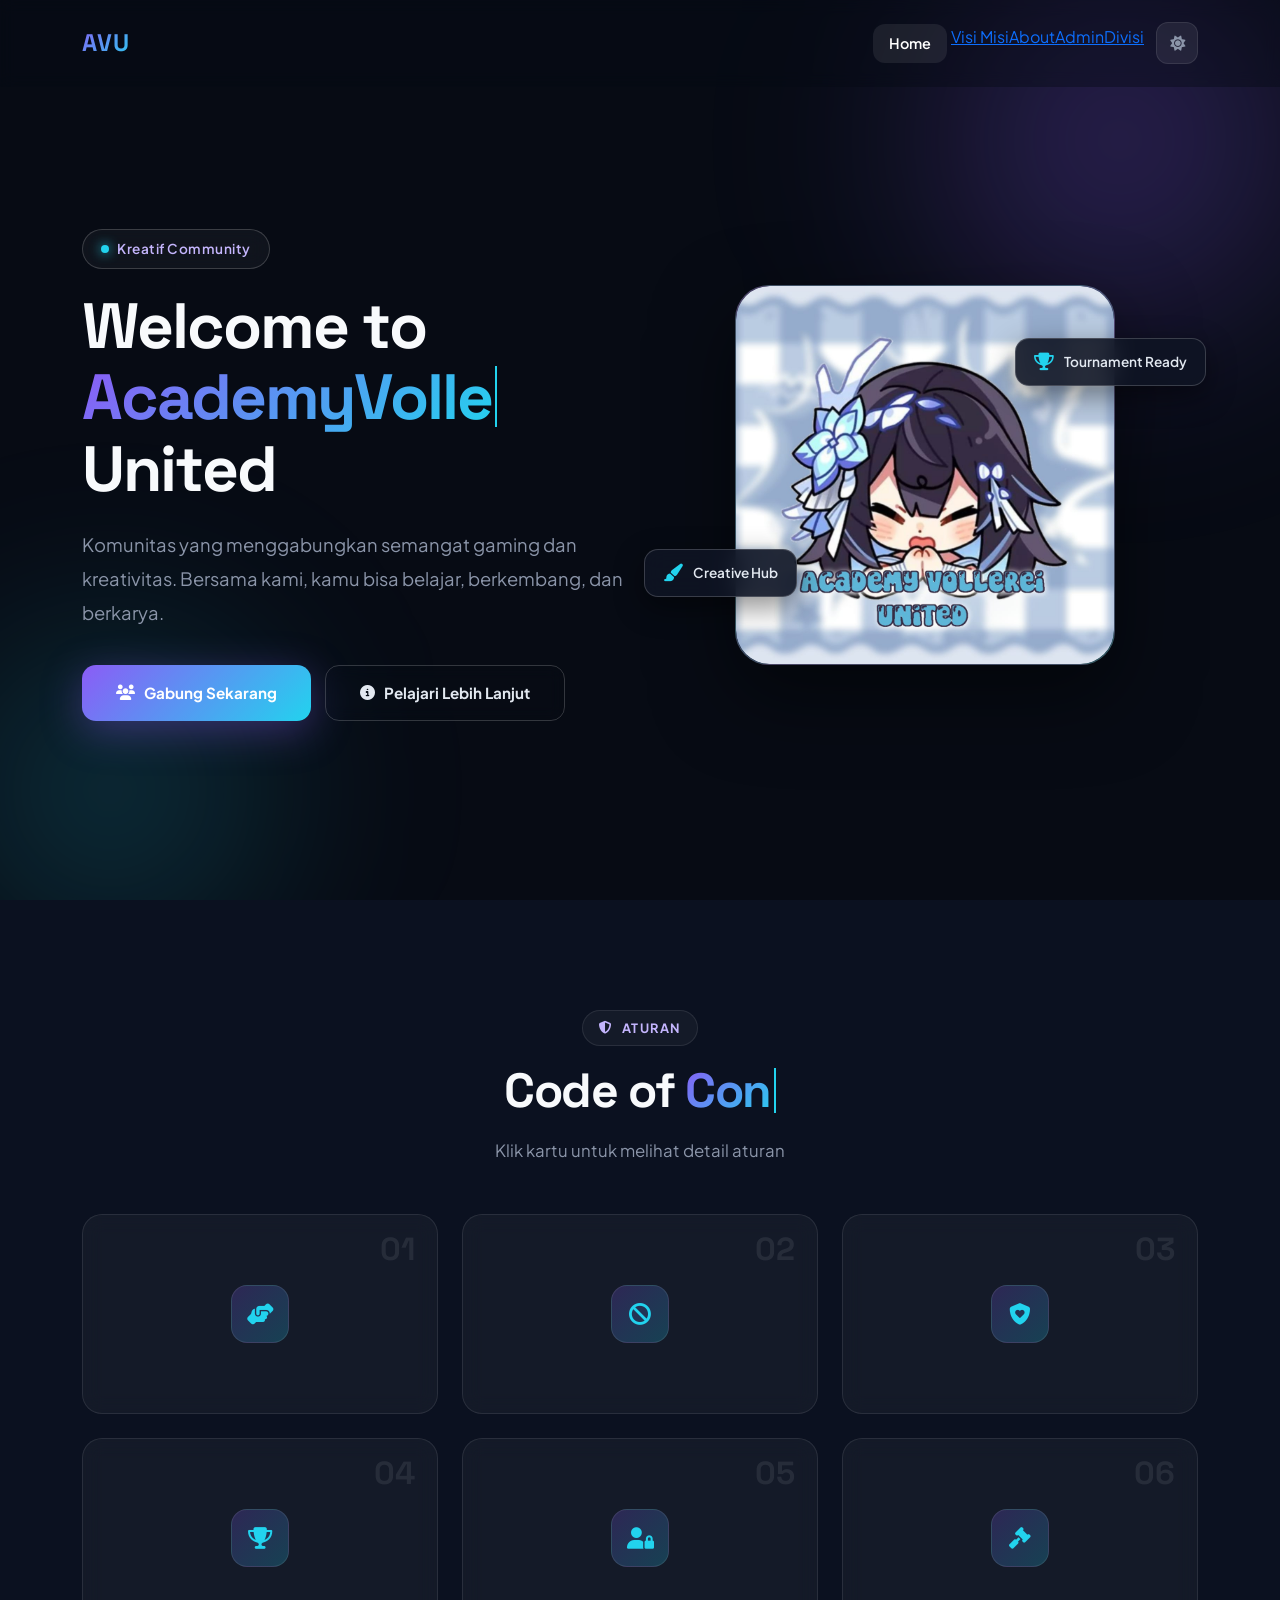
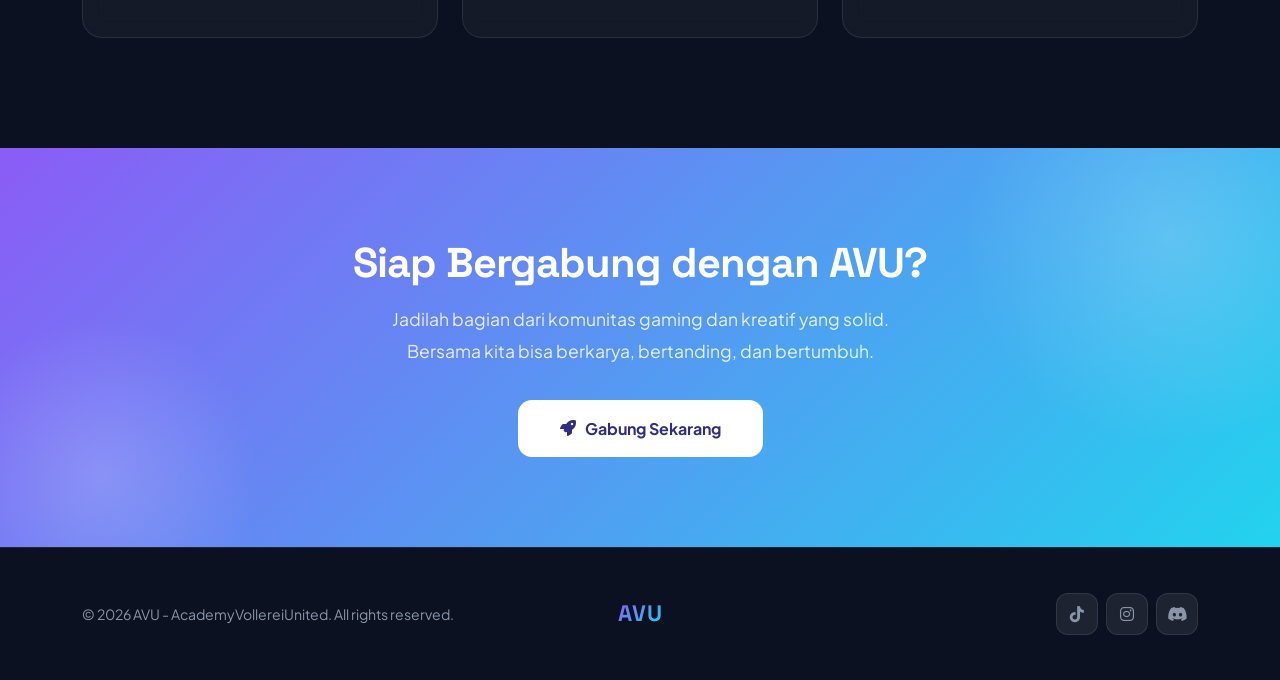
==== commit ad7c3c98: "ubah dikit" ====
(no text change in the page or its own stylesheets)
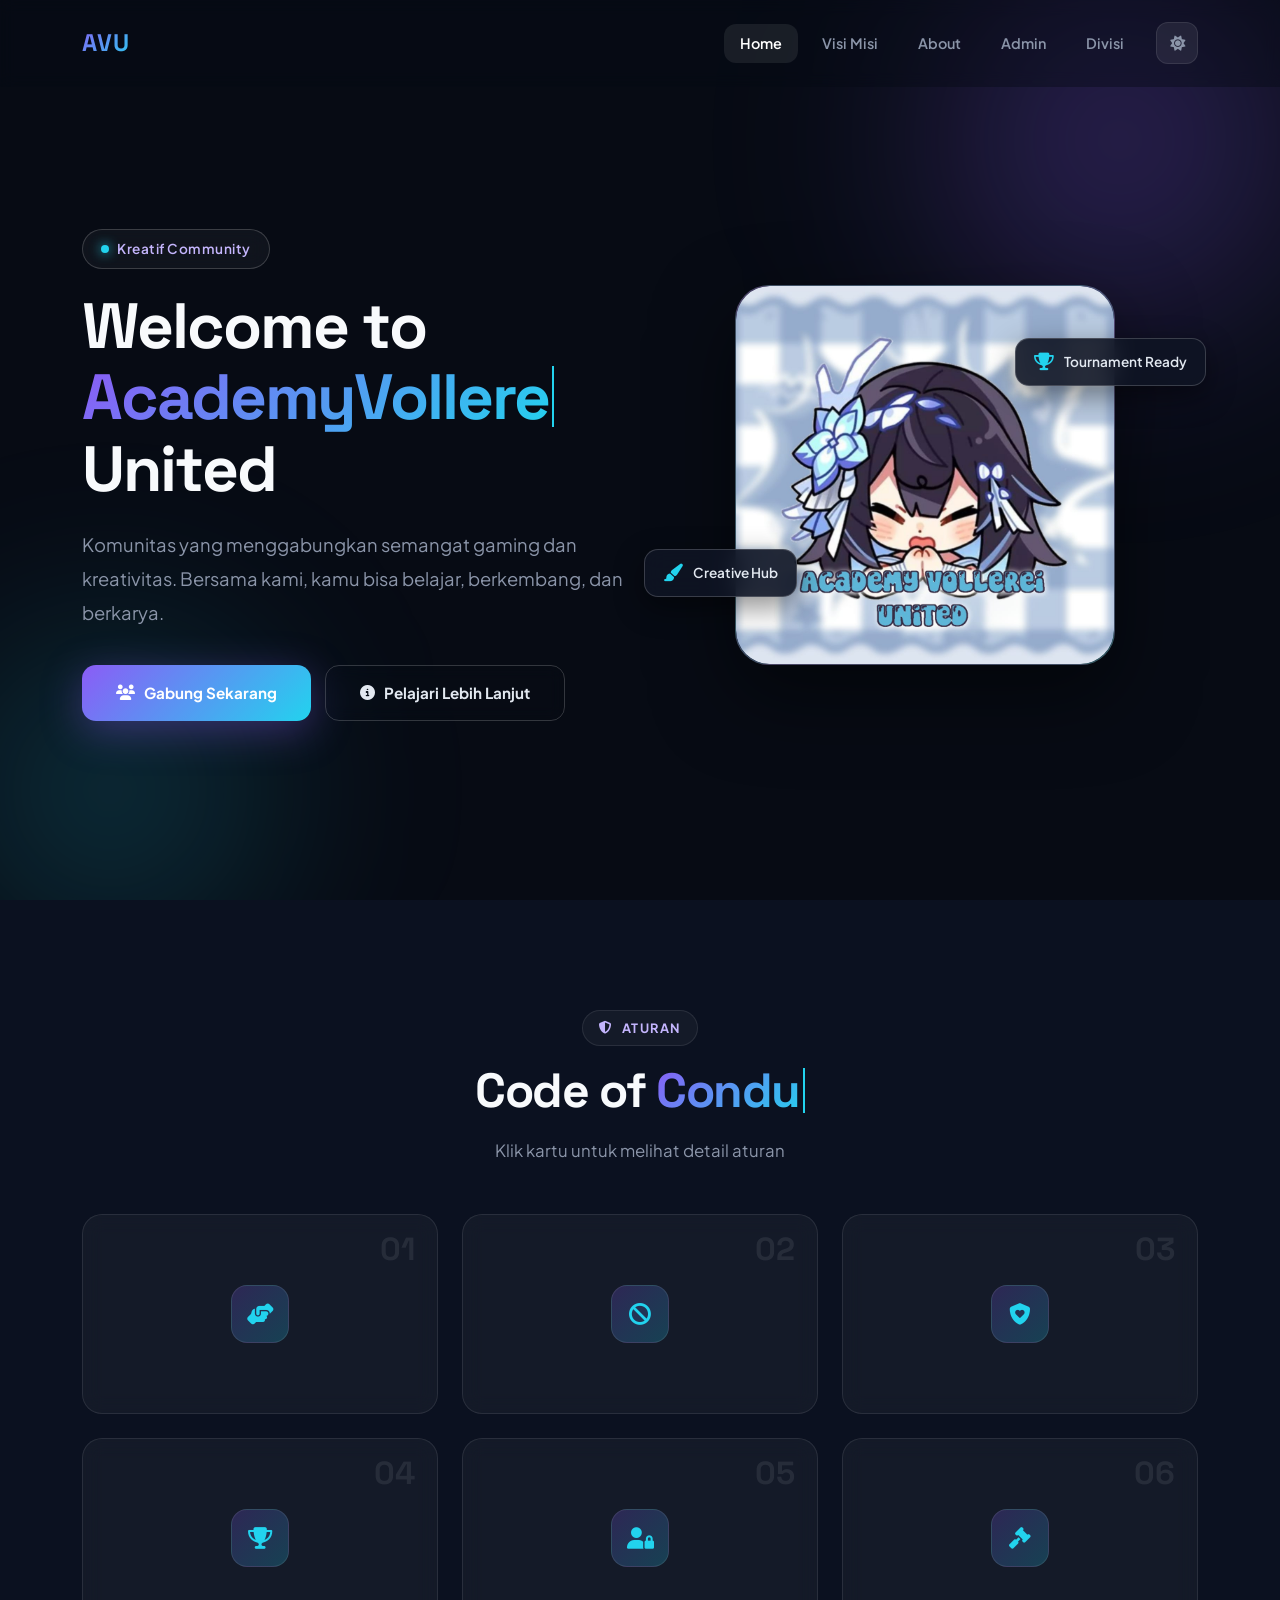
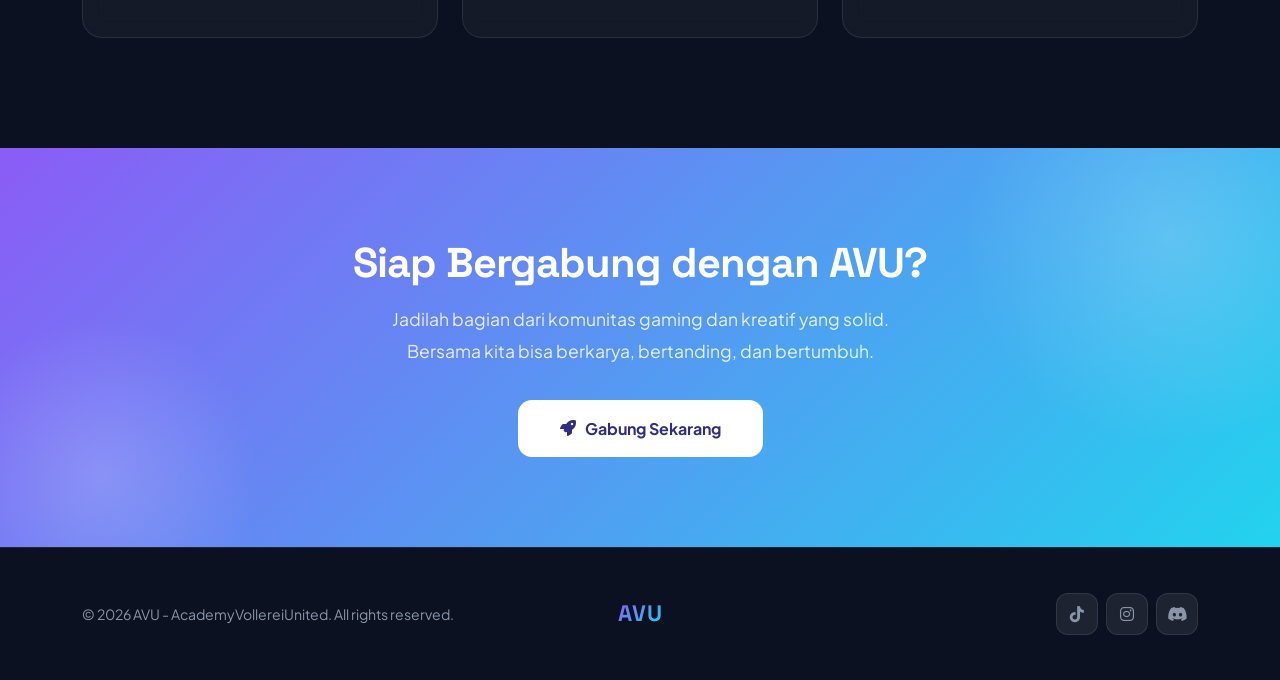
==== commit f584674d: "ubah dikit" ====
--- a/index.html
+++ b/index.html
@@ -22,12 +22,27 @@
             </button>
             <div class="collapse navbar-collapse" id="navbarNav">
                 <ul class="navbar-nav ms-auto">
-                    <li class="nav-item"><a class="nav-link active" href="index.html">Home</a></li>
-                    <li class="nav-item"><a href="htmll/visimisi.html">Visi Misi</a>
-                    <li class="nav-item"><a href="htmll/about.html">About</a>
-                    <li class="nav-item"><a href="htmll/admin.html">Admin</a>
-                    <li class="nav-item"><a href="htmll/divisi.html">Divisi</a>
-                </ul>
+    <li class="nav-item">
+        <a class="nav-link active" href="index.html">Home</a>
+    </li>
+
+    <li class="nav-item">
+        <a class="nav-link" href="htmll/visimisi.html">Visi Misi</a>
+    </li>
+
+    <li class="nav-item">
+        <a class="nav-link" href="htmll/about.html">About</a>
+    </li>
+
+    <li class="nav-item">
+        <a class="nav-link" href="htmll/admin.html">Admin</a>
+    </li>
+
+    <li class="nav-item">
+        <a class="nav-link" href="htmll/divisi.html">Divisi</a>
+    </li>
+</ul>
+
             </div>
             <button class="theme-toggle" id="themeToggle" aria-label="Ubah mode terang/gelap">
                 <i class="fas fa-sun"></i>
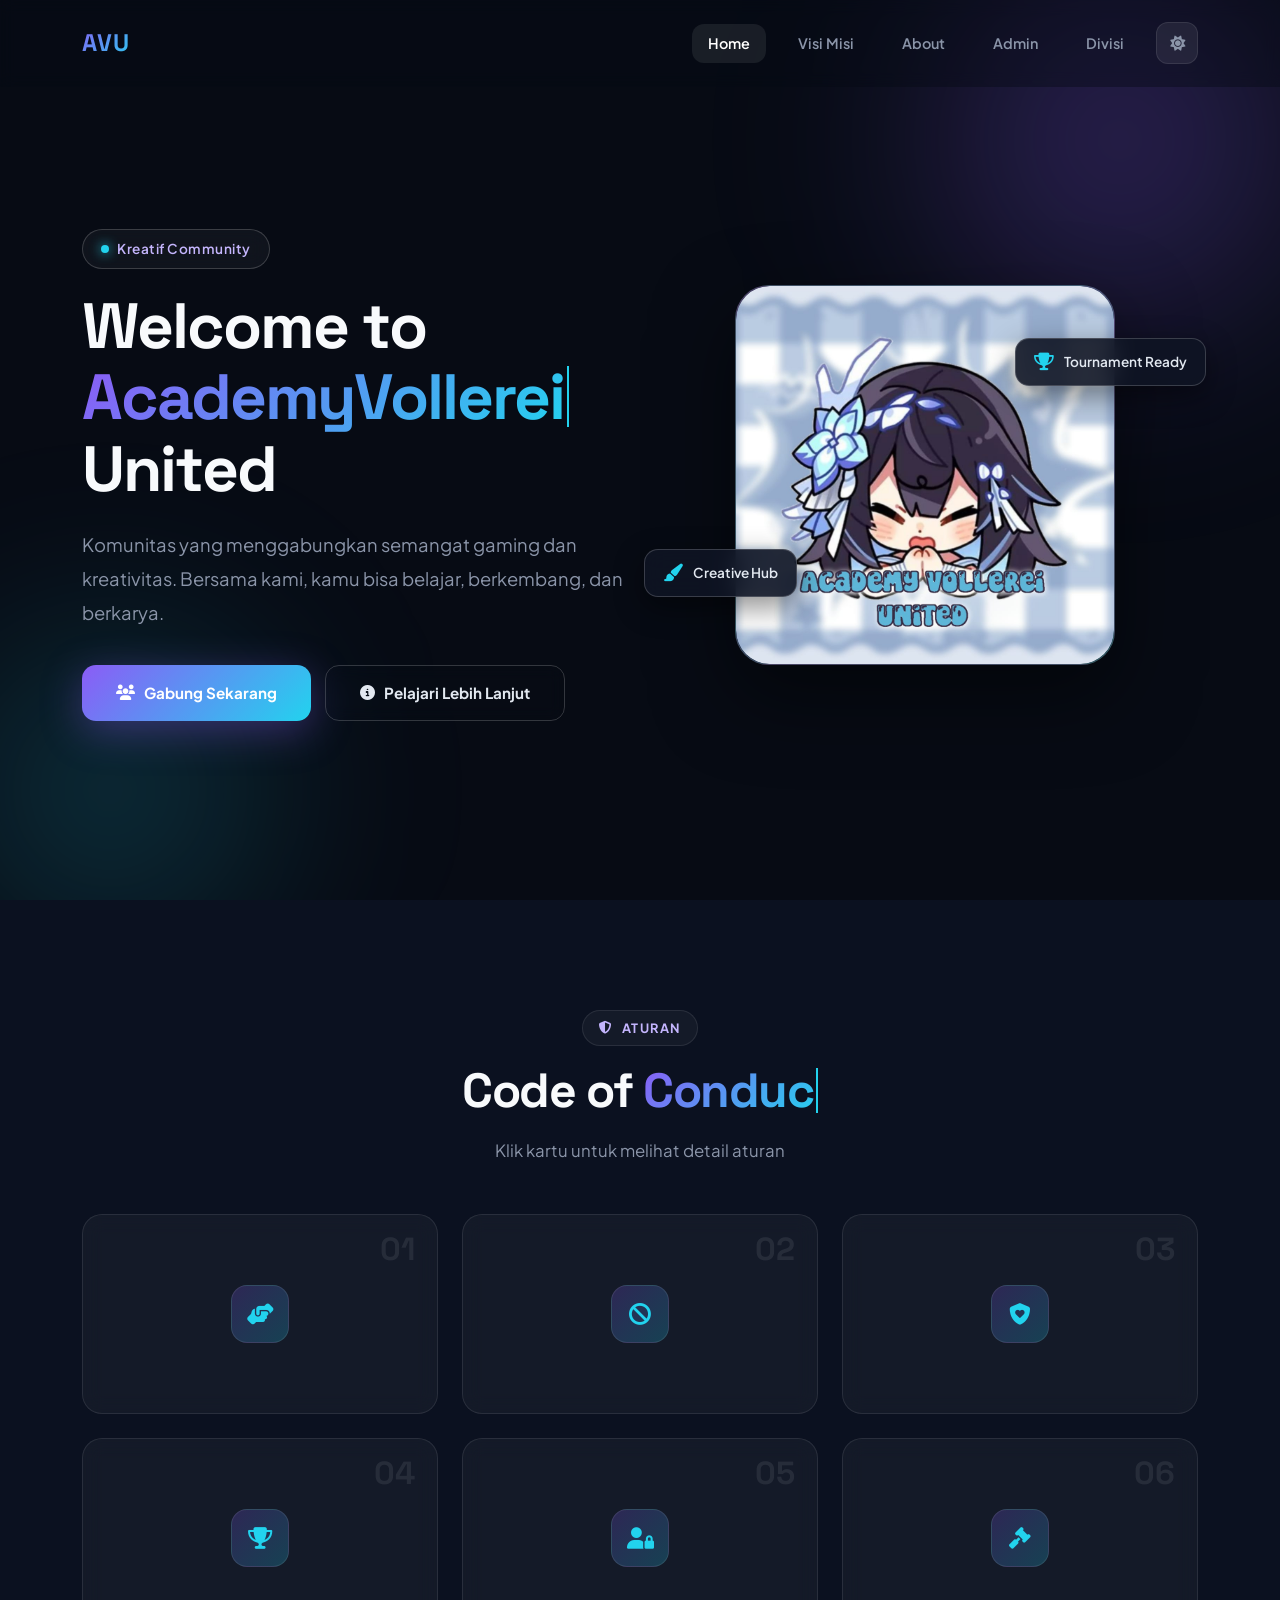
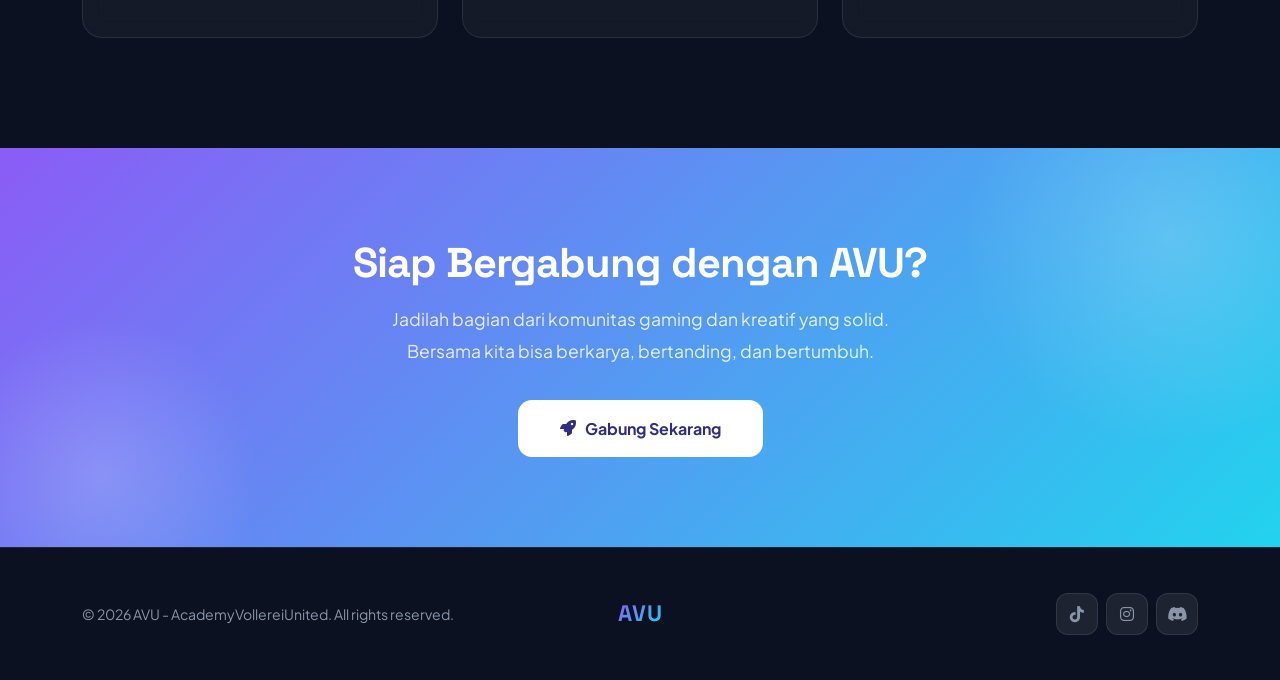
==== commit 083f763e: "ubah dikit" ====
--- a/index.html
+++ b/index.html
@@ -14,41 +14,45 @@
 <body>
 
     <!-- Navbar -->
-    <nav class="navbar navbar-expand-lg fixed-top" id="mainNav">
-        <div class="container">
-            <a class="navbar-brand" href="index.html">AVU</a>
-            <button class="navbar-toggler" type="button" data-bs-toggle="collapse" data-bs-target="#navbarNav" aria-label="Toggle navigation">
-                <i class="fas fa-bars"></i>
-            </button>
-            <div class="collapse navbar-collapse" id="navbarNav">
-                <ul class="navbar-nav ms-auto">
-    <li class="nav-item">
-        <a class="nav-link active" href="index.html">Home</a>
-    </li>
-
-    <li class="nav-item">
-        <a class="nav-link" href="htmll/visimisi.html">Visi Misi</a>
-    </li>
-
-    <li class="nav-item">
-        <a class="nav-link" href="htmll/about.html">About</a>
-    </li>
-
-    <li class="nav-item">
-        <a class="nav-link" href="htmll/admin.html">Admin</a>
-    </li>
-
-    <li class="nav-item">
-        <a class="nav-link" href="htmll/divisi.html">Divisi</a>
-    </li>
-</ul>
-
-            </div>
-            <button class="theme-toggle" id="themeToggle" aria-label="Ubah mode terang/gelap">
-                <i class="fas fa-sun"></i>
-            </button>
-        </div>
-    </nav>
+    
+<nav class="navbar navbar-expand-lg fixed-top" id="mainNav">
+    <div class="container">
+        <a class="navbar-brand" href="index.html">AVU</a>
+
+        <button class="navbar-toggler" type="button"
+            data-bs-toggle="collapse"
+            data-bs-target="#navbarNav"
+            aria-label="Toggle navigation">
+            <i class="fas fa-bars"></i>
+        </button>
+
+        <div class="collapse navbar-collapse" id="navbarNav">
+            <ul class="navbar-nav ms-auto">
+                <li class="nav-item">
+                    <a class="nav-link active" href="index.html">Home</a>
+                </li>
+                <li class="nav-item">
+                    <a class="nav-link" href="htmll/visimisi.html">Visi Misi</a>
+                </li>
+                <li class="nav-item">
+                    <a class="nav-link" href="htmll/about.html">About</a>
+                </li>
+                <li class="nav-item">
+                    <a class="nav-link" href="htmll/admin.html">Admin</a>
+                </li>
+                <li class="nav-item">
+                    <a class="nav-link" href="htmll/divisi.html">Divisi</a>
+                </li>
+            </ul>
+        </div>
+
+        <button class="theme-toggle" id="themeToggle"
+            aria-label="Ubah mode terang/gelap">
+            <i class="fas fa-sun"></i>
+        </button>
+    </div>
+</nav>
+
 
     <!-- Hero -->
     <section class="hero" id="home">
--- a/file css/style.css
+++ b/file css/style.css
@@ -69,6 +69,9 @@
     padding: 8px 16px !important;
     border-radius: 12px;
     transition: all 0.3s ease;
+    text-decoration: none !important;
+    white-space: nowrap;
+    display: block;
 }
 .nav-link:hover, .nav-link.active {
     color: #ffffff !important;
@@ -77,6 +80,18 @@
 .navbar-toggler {
     border: 1px solid var(--border);
     padding: 6px 10px;
+}
+
+.navbar-nav {
+    display: flex;
+    align-items: center;
+    gap: 8px;
+}
+.navbar-nav .nav-item {
+    flex-shrink: 0;
+}
+#mainNav .navbar-collapse {
+    flex-grow: 1;
 }
 .navbar-toggler:focus { box-shadow: none; }
 .navbar-toggler i { color: #ffffff; }
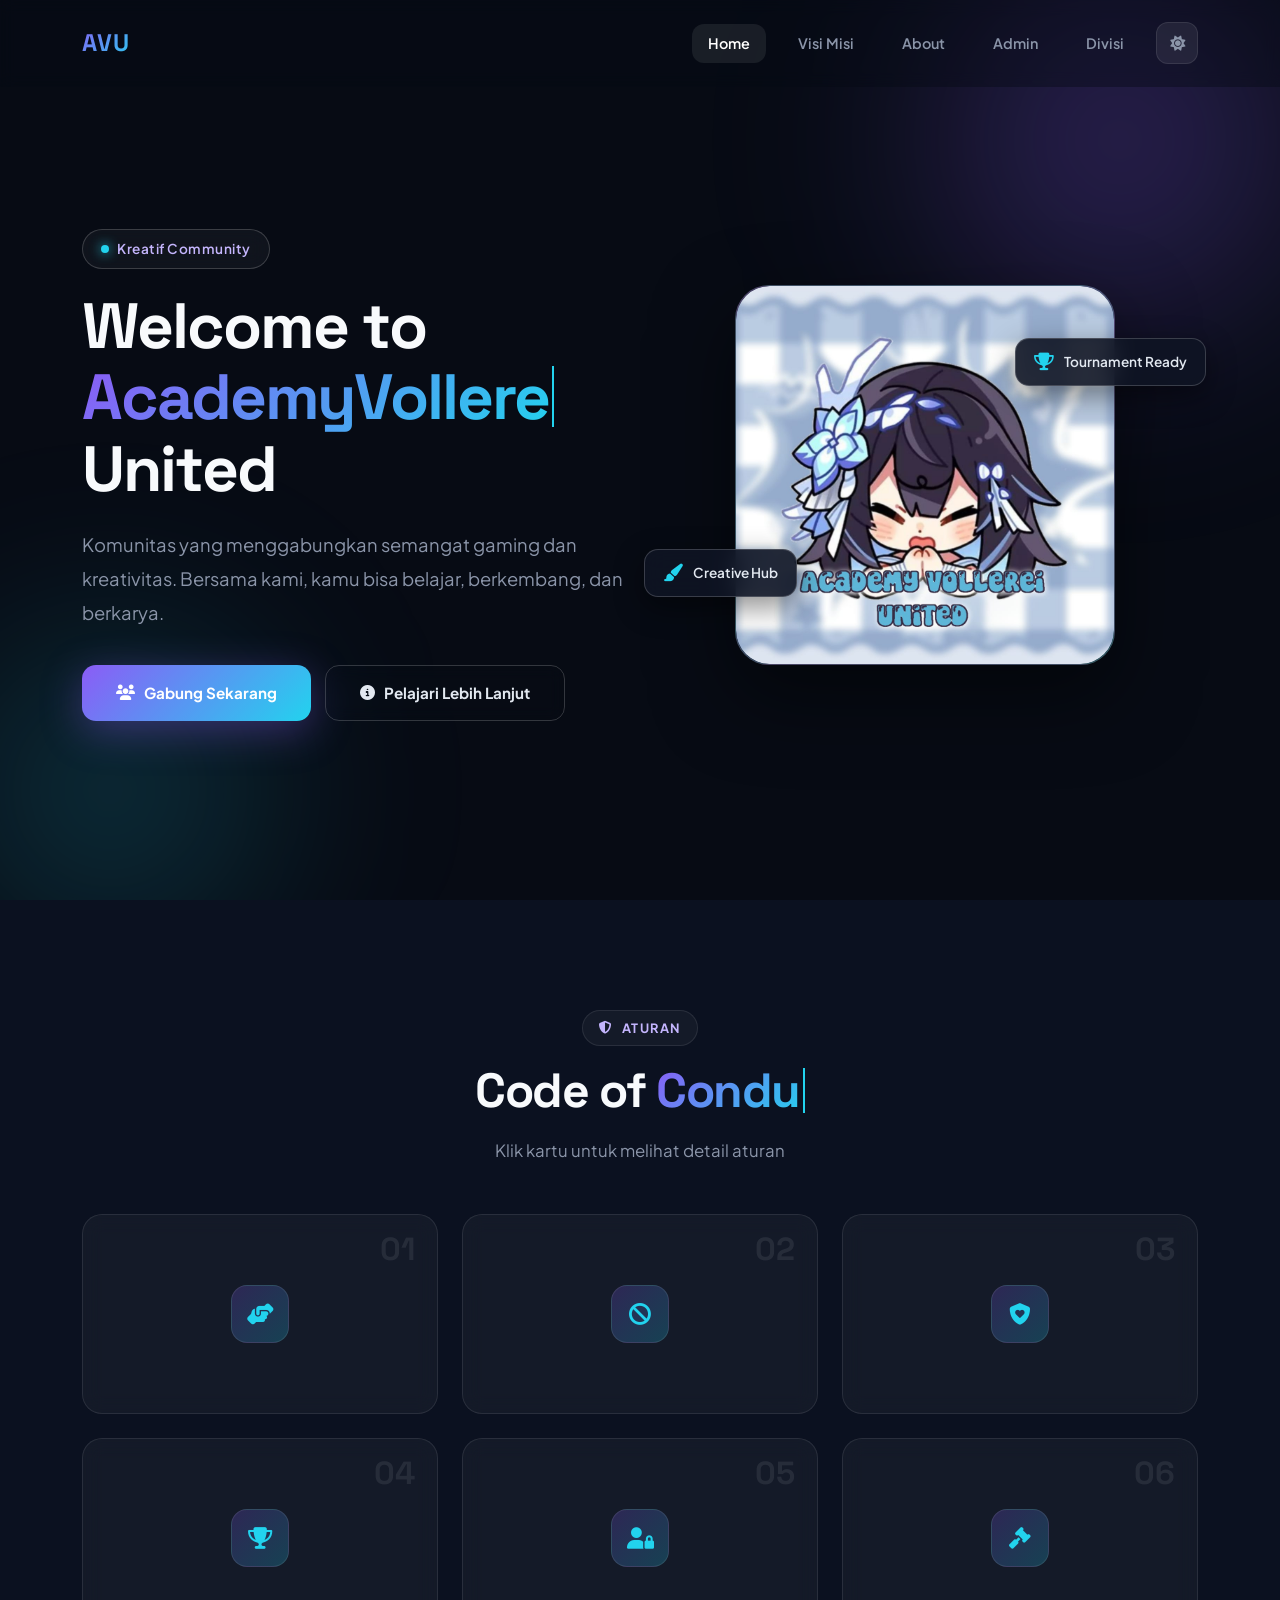
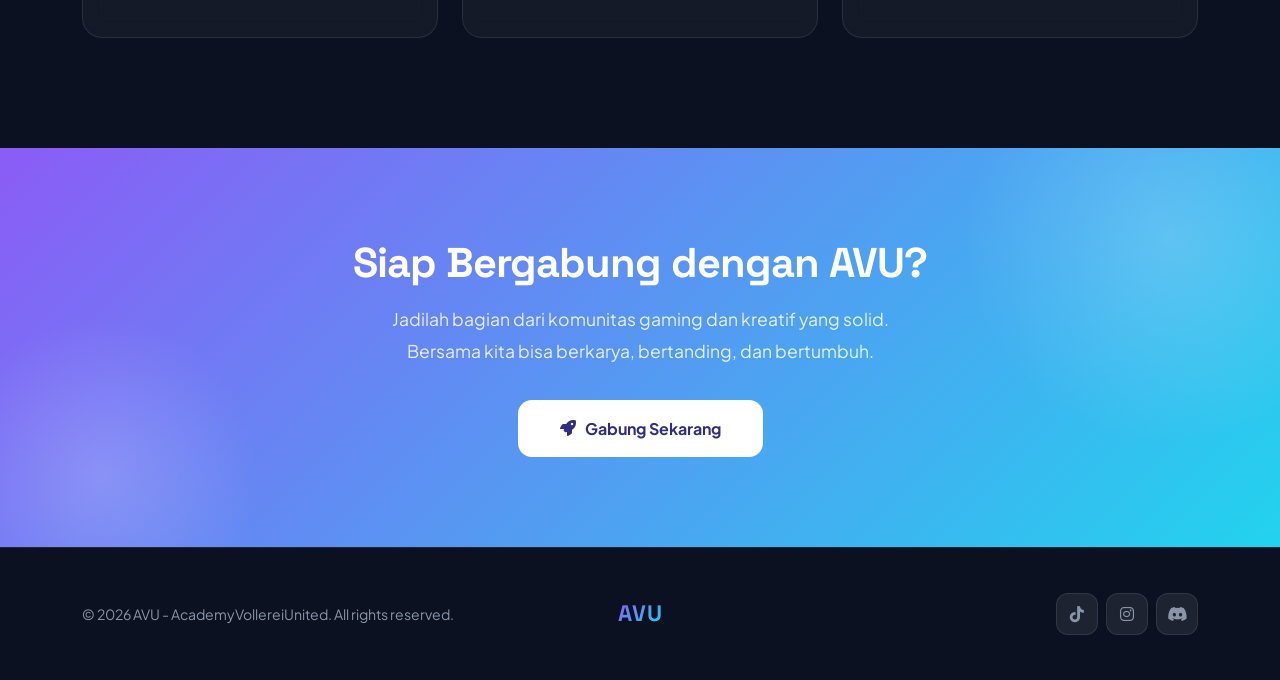
==== commit 3c39437c: "ubah dikit" ====
--- a/index.html
+++ b/index.html
@@ -71,10 +71,10 @@
                         Bersama kami, kamu bisa belajar, berkembang, dan berkarya.
                     </p>
                     <div class="hero-buttons">
-                        <a href="divisi.html" class="btn-primary-grad">
+                        <a href="htmll/divisi.html" class="btn-primary-grad">
                             <i class="fas fa-users"></i> Gabung Sekarang
                         </a>
-                        <a href="about.html" class="btn-outline-grad">
+                        <a href="htmll/about.html" class="btn-outline-grad">
                             <i class="fas fa-info-circle"></i> Pelajari Lebih Lanjut
                         </a>
                     </div>
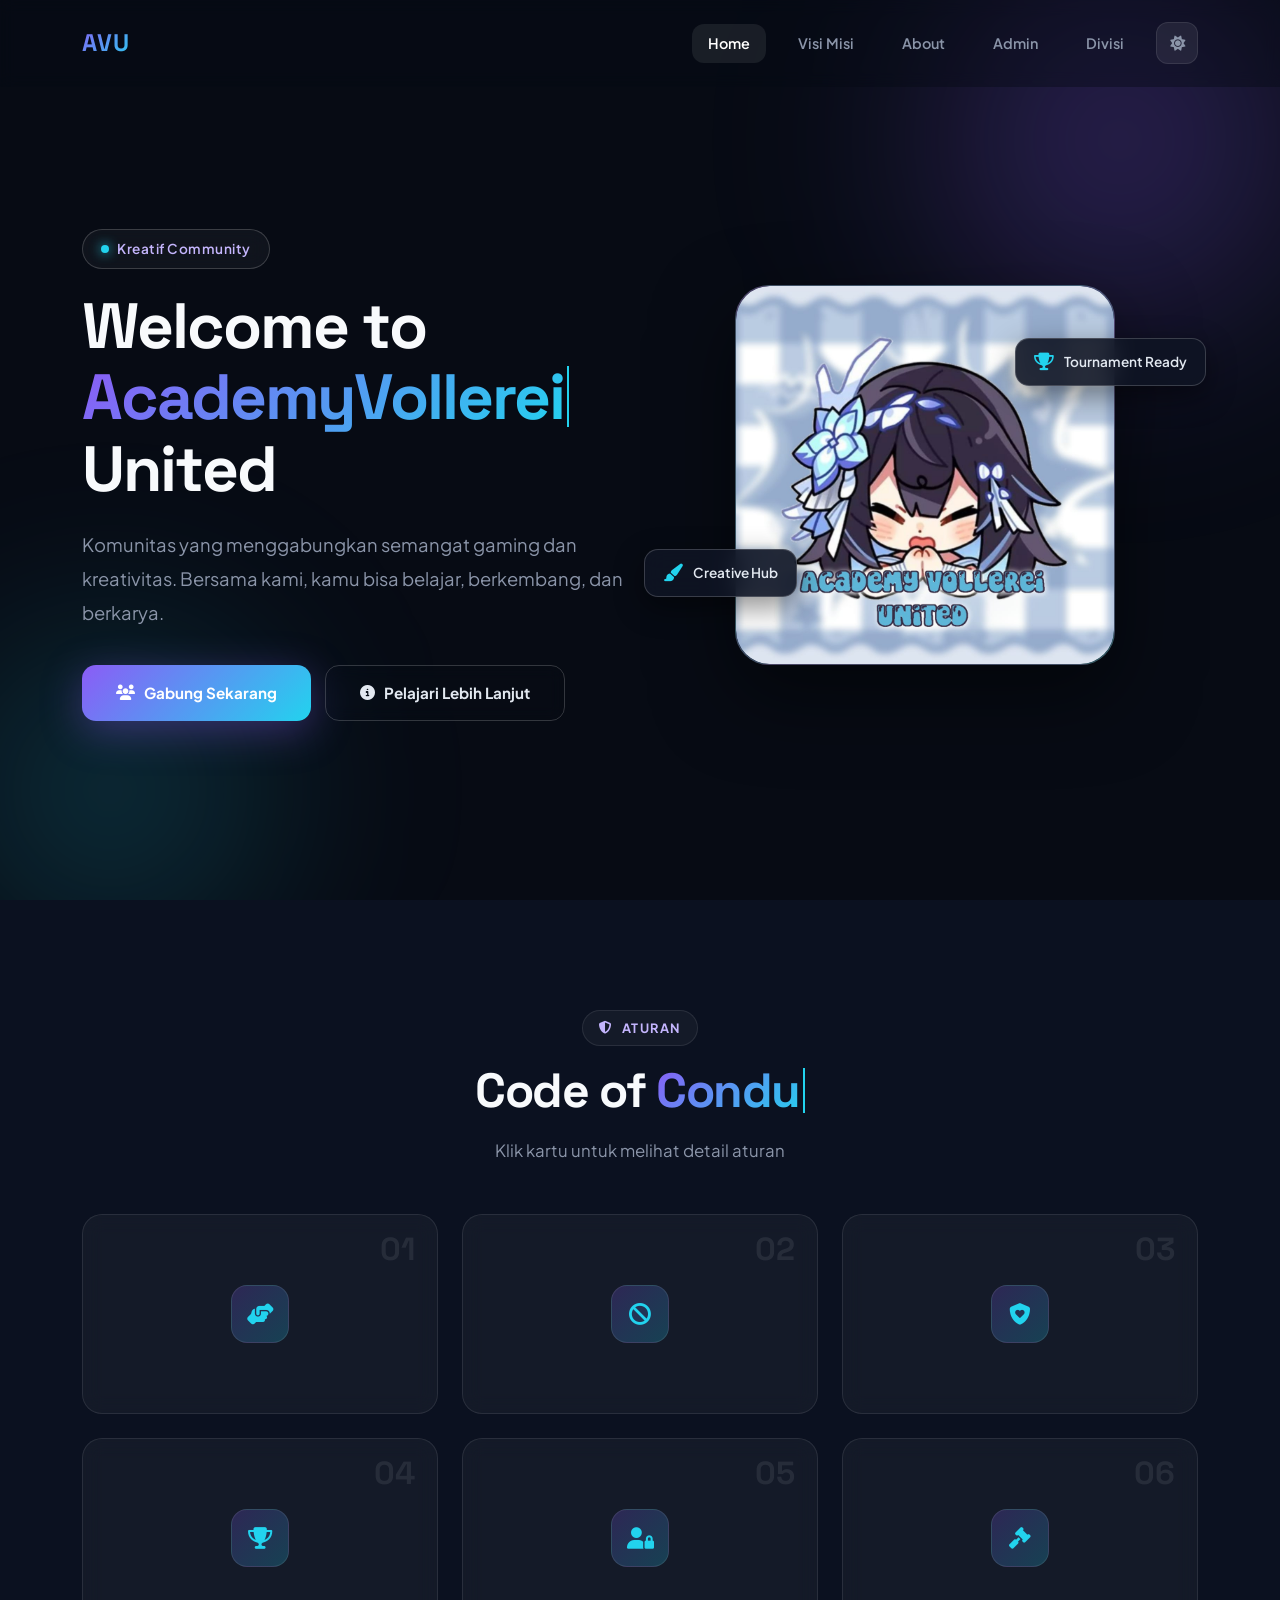
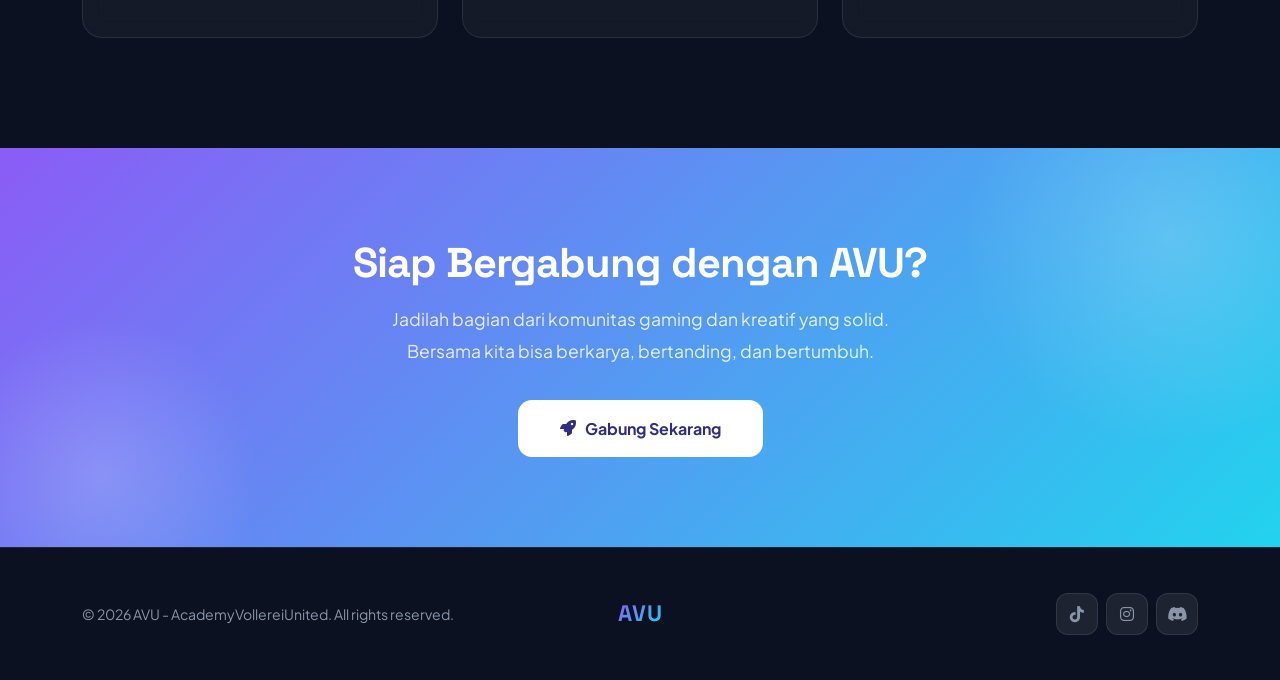
==== commit 7803ed58: "Revise README with personal info and tech stack" ====
--- a/index.html
+++ b/index.html
@@ -168,7 +168,7 @@
                     Jadilah bagian dari komunitas gaming dan kreatif yang solid.
                     Bersama kita bisa berkarya, bertanding, dan bertumbuh.
                 </p>
-                <a href="divisi.html" class="btn-cta">
+                <a href="https://chat.whatsapp.com/DQykFjPlLoH9IlLNuFGXd4" class="btn-cta">
                     <i class="fas fa-rocket"></i> Gabung Sekarang
                 </a>
             </div>
@@ -204,4 +204,4 @@
     <script src="https://unpkg.com/aos@2.3.4/dist/aos.js"></script>
     <script src="file js/script.js"></script>
 </body>
-</html>+</html>
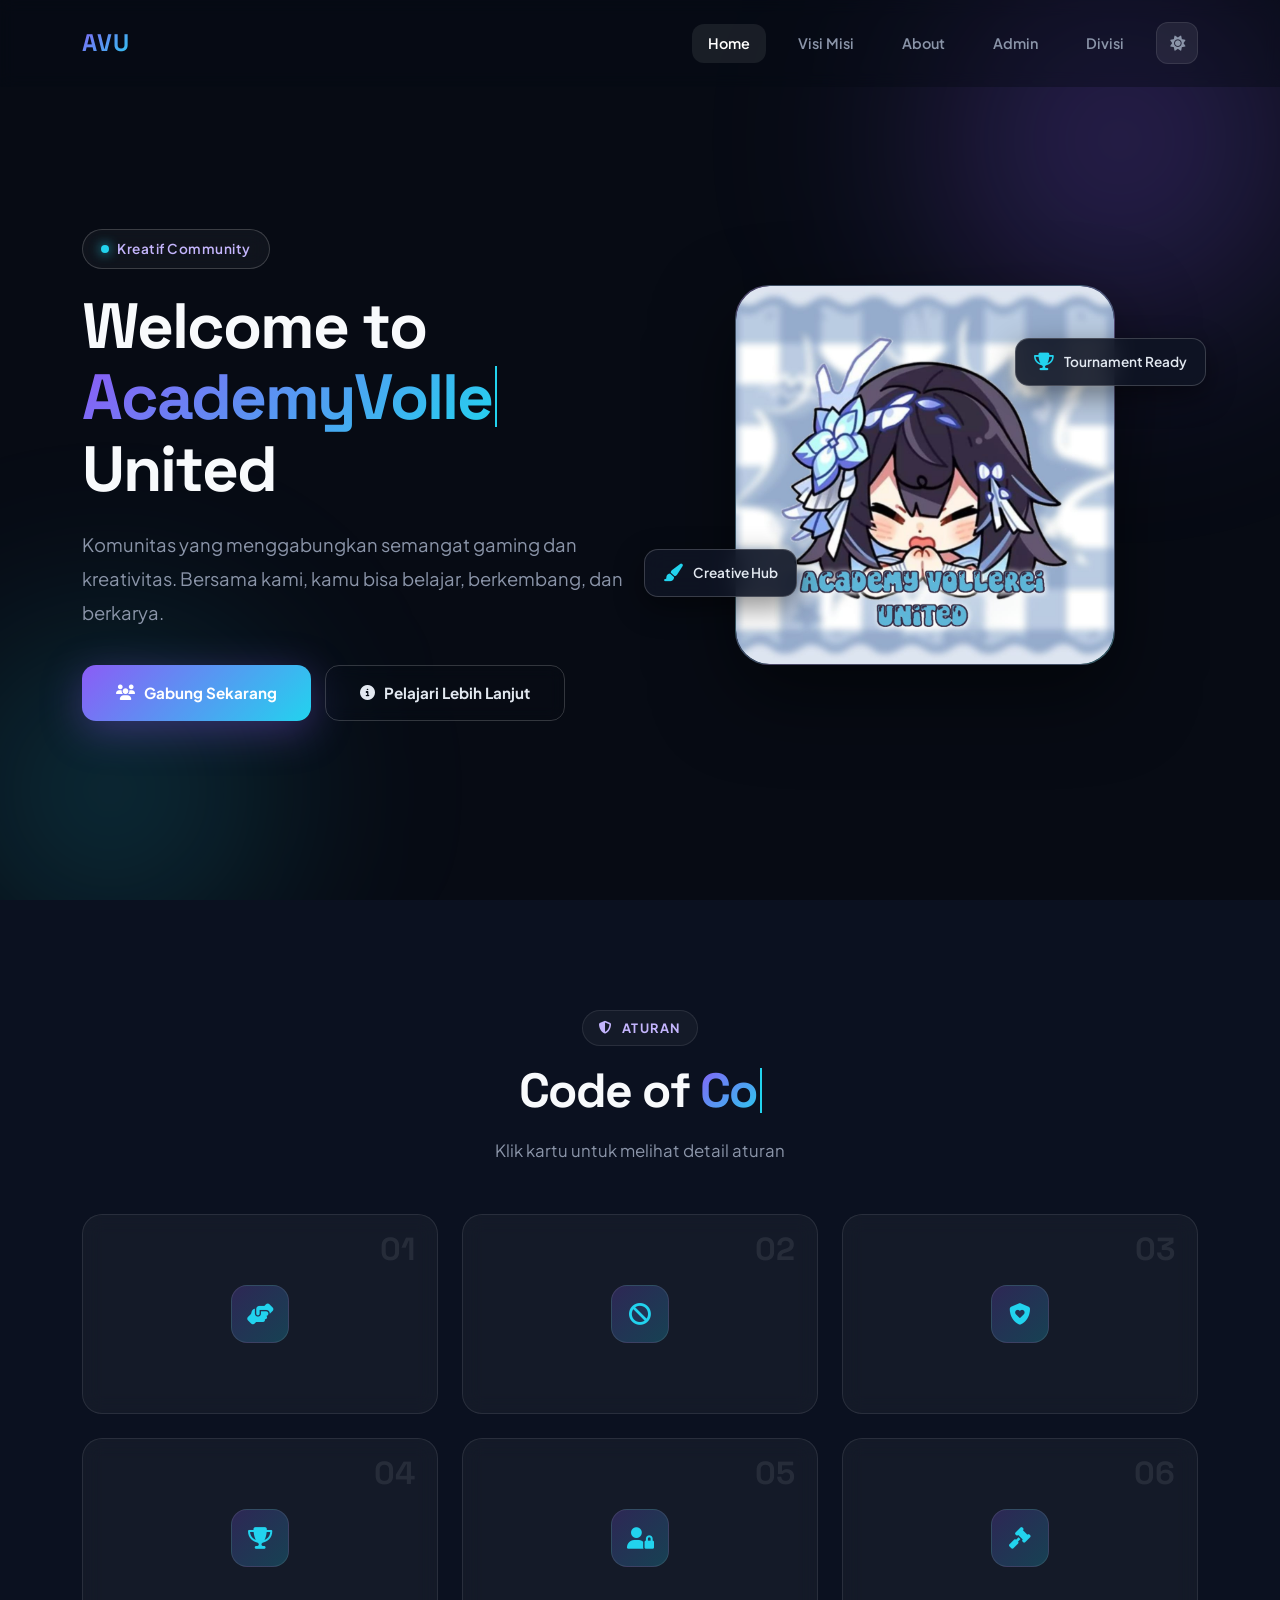
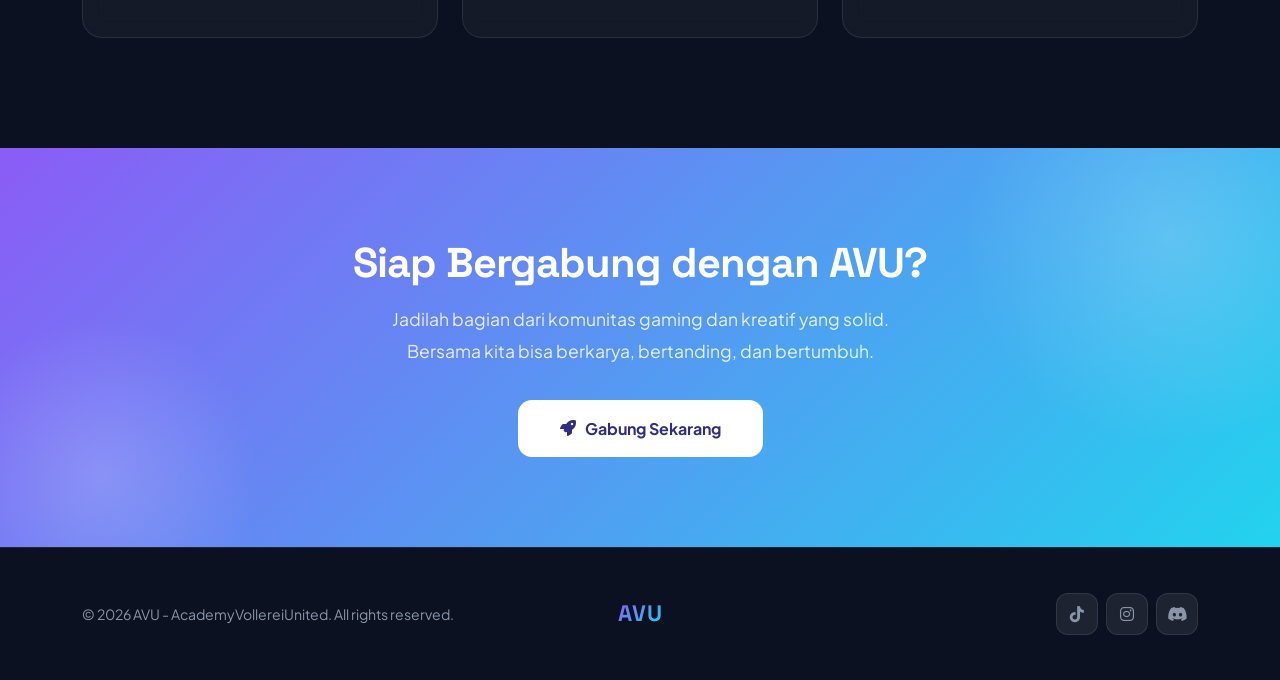
==== commit fd027ab8: "revisi... ke 2 kali" ====
--- a/index.html
+++ b/index.html
@@ -168,9 +168,12 @@
                     Jadilah bagian dari komunitas gaming dan kreatif yang solid.
                     Bersama kita bisa berkarya, bertanding, dan bertumbuh.
                 </p>
-                <a href="https://chat.whatsapp.com/DQykFjPlLoH9IlLNuFGXd4" class="btn-cta">
-                    <i class="fas fa-rocket"></i> Gabung Sekarang
-                </a>
+                <a href="https://chat.whatsapp.com/DQykFjPlLoH9IlLNuFGXd4"
+   class="btn-cta"
+   target="_blank"
+   rel="noopener noreferrer">
+    <i class="fas fa-rocket"></i> Gabung Sekarang
+</a>
             </div>
         </div>
     </section>
